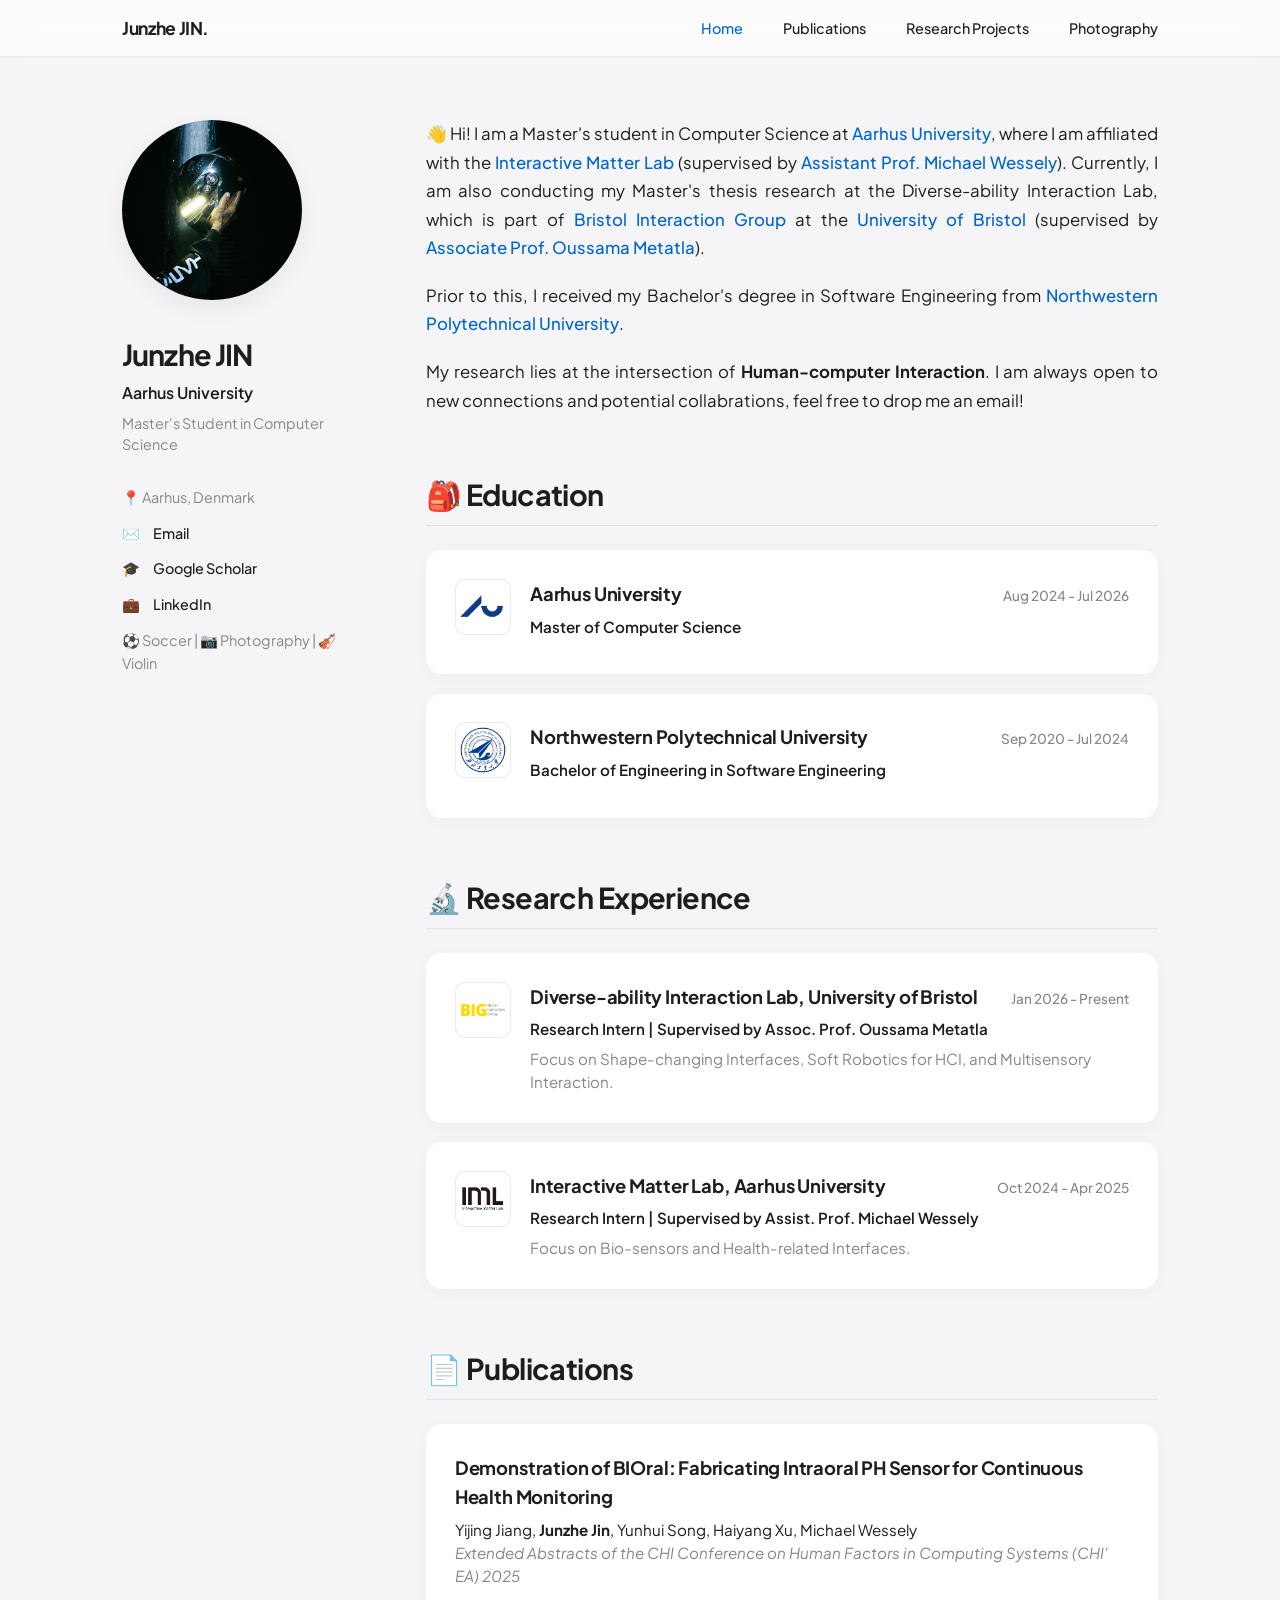
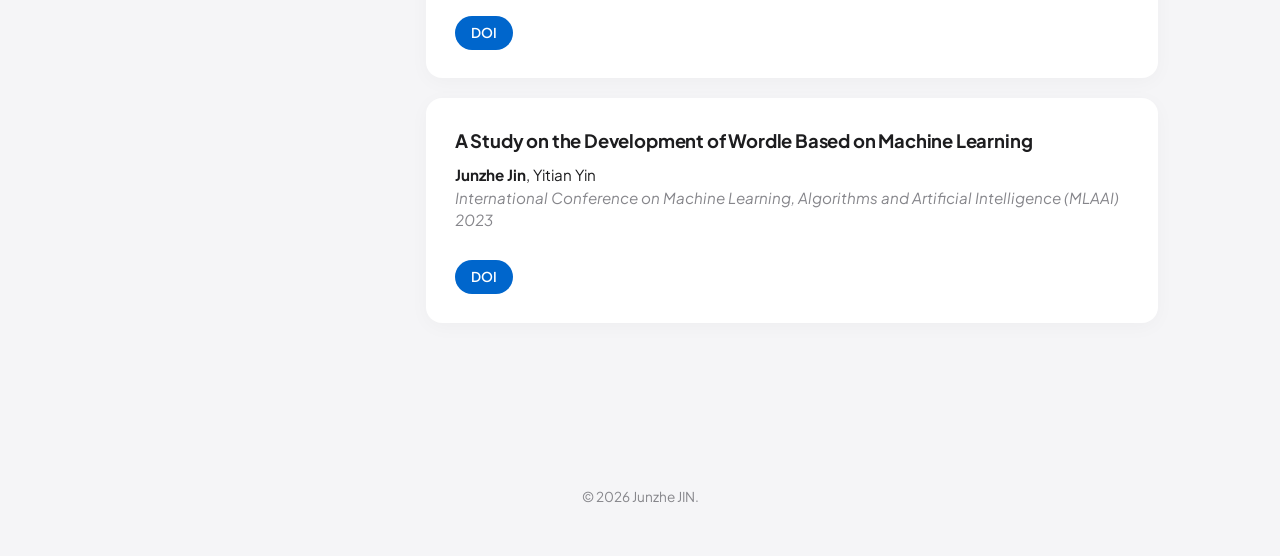
==== index.html @ 3cf7b47c "Update index.html" ====
<!DOCTYPE html>
<html lang="en">
<head>
    <meta charset="UTF-8">
    <meta name="viewport" content="width=device-width, initial-scale=1.0">
    <title>Junzhe JINr</title>
    <link rel="stylesheet" href="style.css">
</head>
<body>

    <nav class="navbar">
        <div class="nav-container">
            <a href="index.html" class="logo">Junzhe JIN.</a>
            <ul class="nav-links">
                <li><a href="index.html" style="color: var(--accent-blue);">Home</a></li>
                <li><a href="#publications">Publications</a></li>
                <li><a href="projects.html">Research Projects</a></li>
                <li><a href="photography.html">Photography</a></li>
            </ul>
        </div>
    </nav>

    <div class="main-wrapper">
        
        <aside class="sidebar">
            <img src="profile.jpg" alt="Junzhe JIN" class="sidebar-photo">
            <h1 class="sidebar-name">Junzhe JIN</h1>
            <p class="sidebar-affil">Aarhus University</p>
            <p class="sidebar-title">Master's Student in Computer Science</p>
            
            <ul class="sidebar-info">
                <li>📍 Aarhus, Denmark</li>
                <li>✉️ <a href="mailto:jbk20020504@gmail.com">Email</a></li>
                <li>🎓 <a href="https://scholar.google.com.hk/citations?user=QoTMexYAAAAJ&hl=zh-CN" target="_blank">Google Scholar</a></li>
                <li>💼 <a href="http://linkedin.com/in/junzhe-jin-3252b0295" target="_blank">LinkedIn</a></li>
                <li>⚽ Soccer | 📷 Photography | 🎻 Violin</li>
            </ul>
        </aside>

        <main class="content-area">
            
            <section id="about" class="about-text">
                <p>
                    👋 Hi! I am a Master's student in Computer Science at <a href="https://cs.au.dk/" target="_blank" class="text-link">Aarhus University</a>, where I am affiliated with the <a href="https://interactivematterlab.org/index.html" target="_blank" class="text-link">Interactive Matter Lab</a> (supervised by <a href="https://interactivematterlab.org/profile.html" target="_blank" class="text-link">Assistant Prof. Michael Wessely</a>). Currently, I am also conducting my Master's thesis research at the Diverse-ability Interaction Lab, which is part of <a href="https://biglab.co.uk/" target="_blank" class="text-link">Bristol Interaction Group</a> at the <a href="https://www.bristol.ac.uk/" target="_blank" class="text-link">University of Bristol</a> (supervised by <a href="https://www.ousmet.com/" target="_blank" class="text-link">Associate Prof. Oussama Metatla</a>).
                </p>
                <p>
                    Prior to this, I received my Bachelor's degree in Software Engineering from <a href="https://en.nwpu.edu.cn/" target="_blank" class="text-link">Northwestern Polytechnical University</a>.
                </p>
                <p>
                    My research lies at the intersection of <strong>Human-computer Interaction</strong>.  I am always open to new connections and potential collabrations, feel free to drop me an email!
                </p>
            </section>

            <section id="education">
                <h2 class="section-title">🎒 Education</h2>
                
                <div class="card">
                    <div class="card-layout">
                        <img src="au.png" alt="Aarhus University" class="entity-logo">
                        <div class="card-main">
                            <div class="card-header">
                                <h3 class="card-title">Aarhus University</h3>
                                <span class="card-date">Aug 2024 - Jul 2026</span>
                            </div>
                            <p class="card-subtitle">Master of Computer Science</p>
                        </div>
                    </div>
                </div>

                <div class="card">
                    <div class="card-layout">
                        <img src="nwpu.png" alt="NWPU" class="entity-logo">
                        <div class="card-main">
                            <div class="card-header">
                                <h3 class="card-title">Northwestern Polytechnical University</h3>
                                <span class="card-date">Sep 2020 - Jul 2024</span>
                            </div>
                            <p class="card-subtitle">Bachelor of Engineering in Software Engineering</p>
                        </div>
                    </div>
                </div>
            </section>

            <section id="experience">
                <h2 class="section-title">🔬 Research Experience</h2>

                <div class="card">
                    <div class="card-layout">
                        <img src="BIG Lab.png" alt="Bristol Lab" class="entity-logo">
                        <div class="card-main">
                            <div class="card-header">
                                <h3 class="card-title">Diverse-ability Interaction Lab, University of Bristol</h3>
                                <span class="card-date">Jan 2026 - Present</span>
                            </div>
                            <p class="card-subtitle">Research Intern | Supervised by Assoc. Prof. Oussama Metatla</p>
                            <p class="card-text">Focus on Shape-changing Interfaces, Soft Robotics for HCI, and Multisensory Interaction.</p>
                        </div>
                    </div>
                </div>

                <div class="card">
                    <div class="card-layout">
                        <img src="IML.png" alt="Aarhus Lab" class="entity-logo">
                        <div class="card-main">
                            <div class="card-header">
                                <h3 class="card-title">Interactive Matter Lab, Aarhus University</h3>
                                <span class="card-date">Oct 2024 - Apr 2025</span>
                            </div>
                            <p class="card-subtitle">Research Intern | Supervised by Assist. Prof. Michael Wessely</p>
                            <p class="card-text">Focus on Bio-sensors and Health-related Interfaces.</p>
                        </div>
                    </div>
                </div>
            </section>

            <section id="publications">
                <h2 class="section-title">📄 Publications</h2>

                <div class="card">
                    <h3 class="card-title" style="margin-bottom: 8px;">Demonstration of BIOral: Fabricating Intraoral PH Sensor for Continuous Health Monitoring</h3>
                    <p class="card-text" style="color: var(--text-main);">Yijing Jiang, <strong>Junzhe Jin</strong>, Yunhui Song, Haiyang Xu, Michael Wessely</p>
                    <p class="card-text" style="margin-bottom: 12px;"><em>Extended Abstracts of the CHI Conference on Human Factors in Computing Systems (CHI' EA) 2025</em></p>
                    <a href="https://dl.acm.org/doi/full/10.1145/3706599.3721178" target="_blank" class="btn btn-primary">DOI</a>
                </div>

                <div class="card">
                    <h3 class="card-title" style="margin-bottom: 8px;">A Study on the Development of Wordle Based on Machine Learning</h3>
                    <p class="card-text" style="color: var(--text-main);"><strong>Junzhe Jin</strong>, Yitian Yin</p>
                    <p class="card-text" style="margin-bottom: 12px;"><em>International Conference on Machine Learning, Algorithms and Artificial Intelligence (MLAAI) 2023</em></p>
                    <a href="https://ieeexplore.ieee.org/abstract/document/10393779" target="_blank" class="btn btn-primary">DOI</a>
                </div>
            </section>

        </main>
    </div>

    <footer>
        <p>&copy; 2026 Junzhe JIN.</p>
    </footer>

</body>
</html>
---- style.css ----
/* --- 引入科技感字体 Plus Jakarta Sans --- */
@import url('https://fonts.googleapis.com/css2?family=Plus+Jakarta+Sans:wght@400;500;600;700&display=swap');

/* --- 全局变量 (Apple-style Variables) --- */
:root {
    --bg-color: #f5f5f7; 
    --card-bg: #ffffff;
    --text-main: #1d1d1f;
    --text-secondary: #86868b;
    --accent-blue: #0066cc;
    --accent-blue-hover: #0077ed;
    --border-color: rgba(0, 0, 0, 0.08);
}

/* --- 全局重置 --- */
* {
    margin: 0;
    padding: 0;
    box-sizing: border-box;
}

body {
    /* 优先使用高定字体，其次调用苹果系统原生字体 */
    font-family: 'Plus Jakarta Sans', -apple-system, BlinkMacSystemFont, "SF Pro Text", "Segoe UI", sans-serif;
    background-color: var(--bg-color);
    color: var(--text-main);
    line-height: 1.6;
    -webkit-font-smoothing: antialiased; 
}

html {
    scroll-behavior: smooth;
}

/* --- 顶栏导航 (毛玻璃效果) --- */
.navbar {
    position: fixed;
    top: 0;
    width: 100%;
    background-color: rgba(255, 255, 255, 0.72);
    backdrop-filter: saturate(180%) blur(20px);
    -webkit-backdrop-filter: saturate(180%) blur(20px);
    border-bottom: 1px solid var(--border-color);
    z-index: 1000;
}

.nav-container {
    max-width: 1100px;
    margin: 0 auto;
    padding: 0 2rem;
    height: 56px;
    display: flex;
    justify-content: space-between;
    align-items: center;
}

.logo {
    font-size: 1.1rem;
    font-weight: 700;
    text-decoration: none;
    color: var(--text-main);
    letter-spacing: -0.02em;
}

.nav-links {
    list-style: none;
    display: flex;
    gap: 2.5rem;
    align-items: center;
}

.nav-links a {
    text-decoration: none;
    color: var(--text-main);
    font-size: 0.9rem;
    font-weight: 500;
    transition: color 0.2s ease;
}

.nav-links a:hover {
    color: var(--accent-blue);
}

/* --- 页面主容器 --- */
/* 主页左右分栏容器 */
.main-wrapper {
    max-width: 1100px;
    margin: 0 auto;
    padding: 120px 2rem 4rem; 
    display: flex;
    align-items: flex-start;
    gap: 4rem;
}

/* 项目页和摄影页的单栏容器 */
.container {
    max-width: 900px;
    margin: 0 auto;
    padding: 120px 2rem 4rem; 
}

/* --- 左侧边栏 (主页) --- */
.sidebar {
    flex: 0 0 240px; 
    position: sticky; /* 滚动时固定在屏幕左侧 */
    top: 120px;
    text-align: left;
}

.sidebar-photo {
    width: 180px;
    height: 180px;
    border-radius: 50%;
    object-fit: cover;
    margin-bottom: 1.5rem;
    box-shadow: 0 8px 24px rgba(0,0,0,0.06);
}

.sidebar-name {
    font-size: 1.8rem;
    font-weight: 700;
    letter-spacing: -0.03em;
    margin-bottom: 0.2rem;
}

.sidebar-affil {
    font-size: 1rem;
    font-weight: 600;
    color: var(--text-main);
    margin-bottom: 0.5rem;
}

.sidebar-title {
    font-size: 0.9rem;
    color: var(--text-secondary);
    margin-bottom: 2rem;
    line-height: 1.4;
}

.sidebar-info {
    list-style: none;
}

.sidebar-info li {
    margin-bottom: 0.8rem;
    font-size: 0.9rem;
    display: flex;
    align-items: center;
    gap: 0.8rem;
    color: var(--text-secondary);
}

.sidebar-info a {
    color: var(--text-main);
    text-decoration: none;
    font-weight: 500;
    transition: color 0.2s ease;
}

.sidebar-info a:hover {
    color: var(--accent-blue);
}

/* --- 右侧主内容区 (主页) --- */
.content-area {
    flex: 1;
    min-width: 0; 
}

/* 简介文字两端对齐 */
.about-text p {
    text-align: justify; /* 两端对齐核心代码 */
    margin-bottom: 1.2rem;
    font-size: 1.05rem;
    line-height: 1.7;
    color: var(--text-main);
}

/* 正文内的优雅超链接样式 */
.text-link {
    color: var(--accent-blue);
    text-decoration: none;
    font-weight: 500;
    transition: all 0.2s ease;
    border-bottom: 1px solid transparent;
}

.text-link:hover {
    color: var(--accent-blue-hover);
    border-bottom: 1px solid var(--accent-blue-hover);
}

/* --- 通用标题样式 --- */
.hero-title {
    font-size: 3rem;
    font-weight: 700;
    letter-spacing: -0.04em;
    line-height: 1.1;
}

.hero-desc {
    font-size: 1.1rem;
    color: var(--text-secondary);
    line-height: 1.6;
}

.section-title {
    font-size: 1.8rem;
    font-weight: 700;
    letter-spacing: -0.02em;
    margin: 3.5rem 0 1.5rem;
    color: var(--text-main);
    border-bottom: 1px solid var(--border-color);
    padding-bottom: 0.5rem;
}

/* --- 履历卡片 (Education, Exp, Pubs) --- */
.card {
    background: var(--card-bg);
    border-radius: 16px;
    padding: 1.8rem;
    margin-bottom: 1.2rem;
    box-shadow: 0 4px 20px rgba(0, 0, 0, 0.03);
    transition: transform 0.3s cubic-bezier(0.2, 0.8, 0.2, 1), box-shadow 0.3s ease;
}

.card:hover {
    transform: translateY(-3px);
    box-shadow: 0 8px 28px rgba(0, 0, 0, 0.06);
}

.card-layout {
    display: flex;
    gap: 1.2rem;
    align-items: flex-start;
}

.entity-logo {
    width: 56px;
    height: 56px;
    border-radius: 10px;
    object-fit: contain;
    background-color: #fff;
    border: 1px solid var(--border-color);
    padding: 4px;
}

.card-main {
    flex: 1;
}

.card-header {
    display: flex;
    justify-content: space-between;
    align-items: baseline;
    margin-bottom: 0.4rem;
}

.card-title {
    font-size: 1.15rem;
    font-weight: 700;
    letter-spacing: -0.01em;
}

.card-subtitle {
    font-size: 0.95rem;
    color: var(--text-main);
    font-weight: 600;
    margin-bottom: 0.4rem;
}

.card-date {
    font-size: 0.85rem;
    color: var(--text-secondary);
    font-weight: 500;
}

.card-text {
    font-size: 0.95rem;
    color: var(--text-secondary);
    line-height: 1.5;
}

/* --- 按钮 --- */
.btn {
    display: inline-block;
    padding: 6px 16px;
    margin-top: 1rem;
    margin-right: 0.5rem;
    background-color: var(--bg-color);
    color: var(--text-main);
    text-decoration: none;
    font-size: 0.85rem;
    font-weight: 600;
    border-radius: 999px;
    transition: all 0.2s ease;
}

.btn:hover {
    background-color: var(--border-color);
}

.btn-primary {
    background-color: var(--accent-blue);
    color: white;
}

.btn-primary:hover {
    background-color: var(--accent-blue-hover);
}

/* --- 研究项目网格 (projects.html) --- */
.project-grid {
    display: grid;
    grid-template-columns: repeat(auto-fit, minmax(350px, 1fr));
    gap: 2rem;
}

.project-card {
    background: var(--card-bg);
    border-radius: 24px;
    overflow: hidden;
    box-shadow: 0 4px 24px rgba(0, 0, 0, 0.04);
    transition: transform 0.3s ease;
}

.project-card:hover {
    transform: translateY(-4px);
    box-shadow: 0 12px 32px rgba(0, 0, 0, 0.08);
}

.project-img {
    width: 100%;
    height: 240px;
    object-fit: cover;
    background-color: #eee;
}

.project-content {
    padding: 2rem;
}

/* --- 摄影作品网格 (瀑布流/Masonry布局) --- */
.photo-grid {
    column-count: 3; /* 默认电脑端显示 3 列 */
    column-gap: 1.5rem;
    margin-top: 2rem;
}

.photo-item {
    border-radius: 16px;
    overflow: hidden;
    box-shadow: 0 4px 20px rgba(0, 0, 0, 0.04);
    transition: transform 0.4s cubic-bezier(0.2, 0.8, 0.2, 1), box-shadow 0.4s ease;
    background-color: var(--border-color); 
    margin-bottom: 1.5rem; /* 上下图片的间距 */
    break-inside: avoid; /* 核心：防止单张图片被拦腰截断分到两列 */
    display: inline-block;
    width: 100%;
}

.photo-item:hover {
    transform: translateY(-4px) scale(1.02); 
    box-shadow: 0 16px 40px rgba(0, 0, 0, 0.12);
}

.photo-item img {
    width: 100%;
    height: auto; /* 核心：取消高度限制，按原比例自适应 */
    display: block;
    transition: transform 0.4s ease;
}

.photo-item:hover img {
    transform: scale(1.03); /* 轻微放大 */
}

/* 针对较小屏幕（平板）显示 2 列 */
@media (max-width: 1024px) {
    .photo-grid {
        column-count: 2;
    }
}

/* 针对手机屏幕显示 1 列 */
@media (max-width: 600px) {
    .photo-grid {
        column-count: 1;
    }
}

/* --- 移动端响应式布局 --- */
@media (max-width: 850px) {
    .main-wrapper {
        flex-direction: column;
        gap: 2rem;
        padding-top: 100px;
    }
    .sidebar {
        position: static;
        flex: none;
        width: 100%;
        text-align: center;
        border-bottom: 1px solid var(--border-color);
        padding-bottom: 2rem;
    }
    .sidebar-info {
        display: flex;
        flex-wrap: wrap;
        justify-content: center;
        gap: 1.5rem;
    }
    .sidebar-info li {
        margin-bottom: 0;
    }
    .card-layout {
        flex-direction: column;
    }
    .card-header {
        flex-direction: column;
    }
}

/* --- 页脚 --- */
footer {
    text-align: center;
    padding: 3rem;
    color: var(--text-secondary);
    font-size: 0.85rem;
    margin-top: 2rem;
}
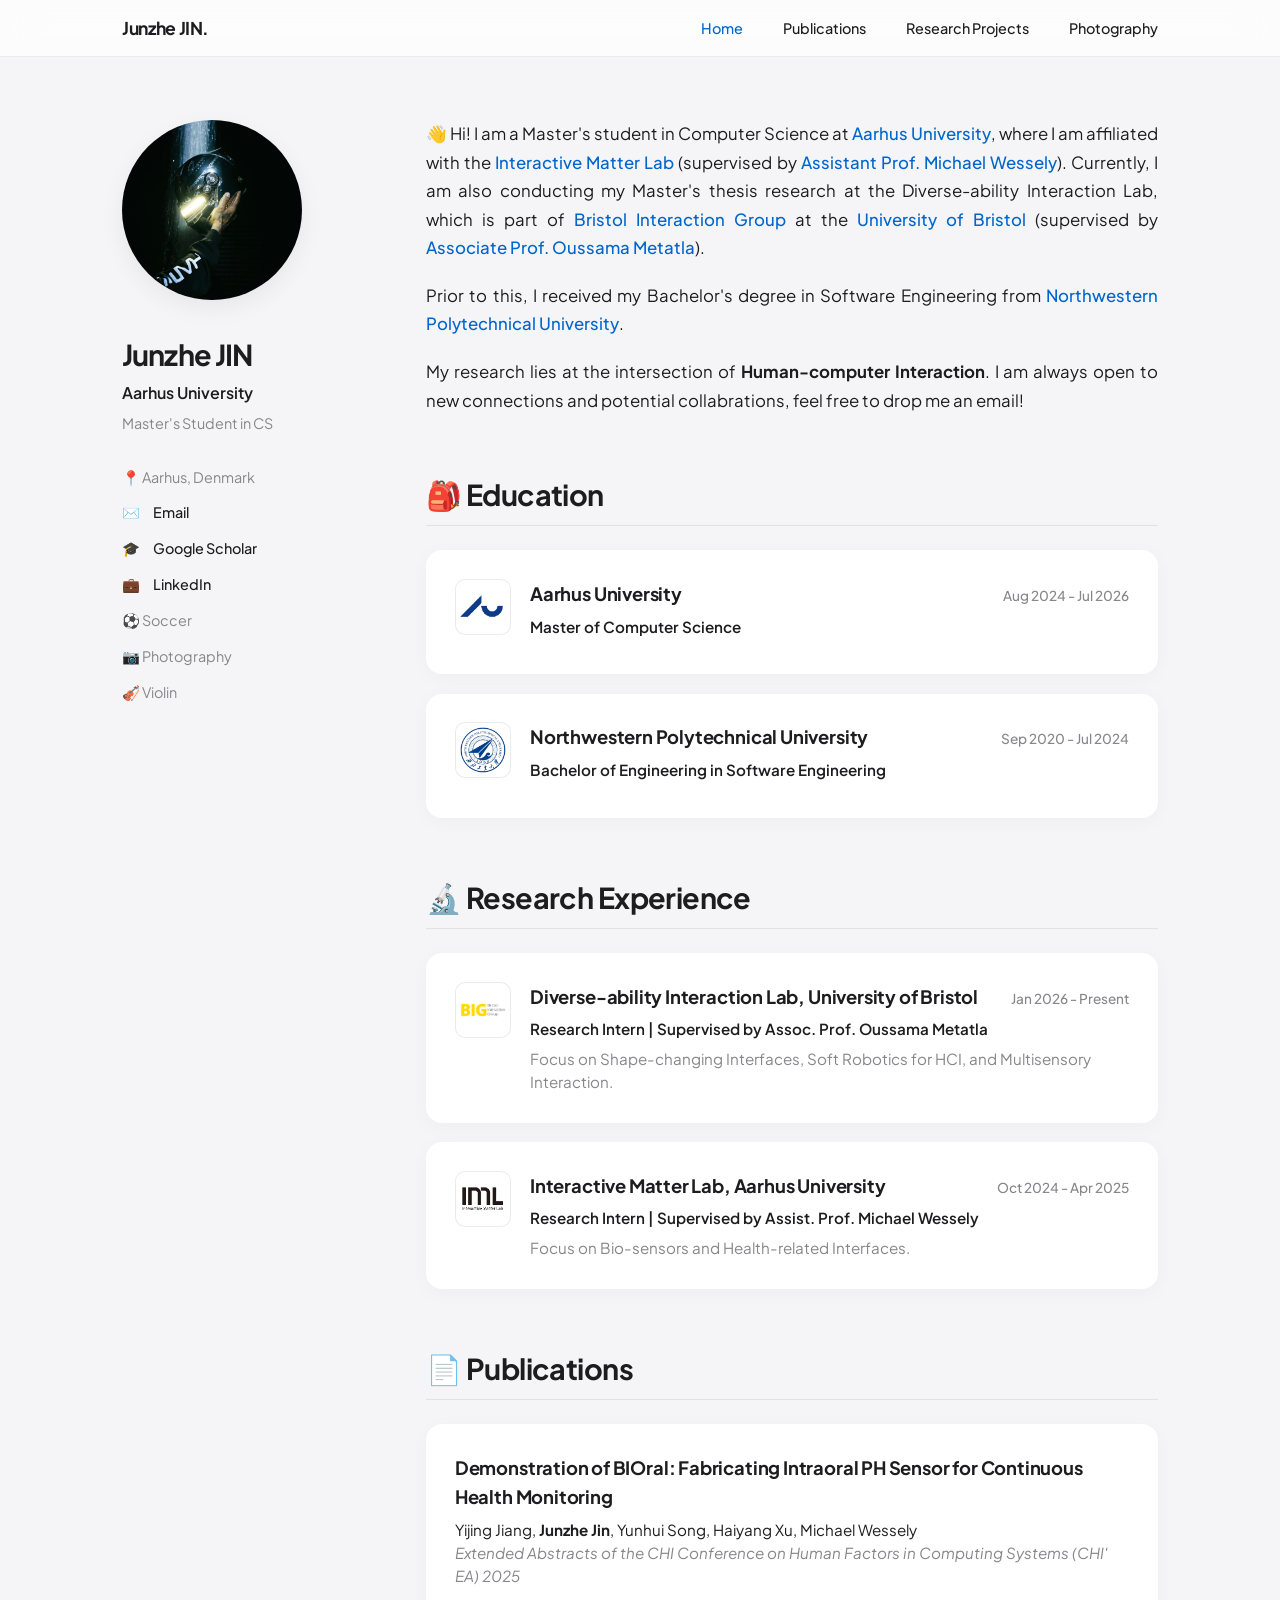
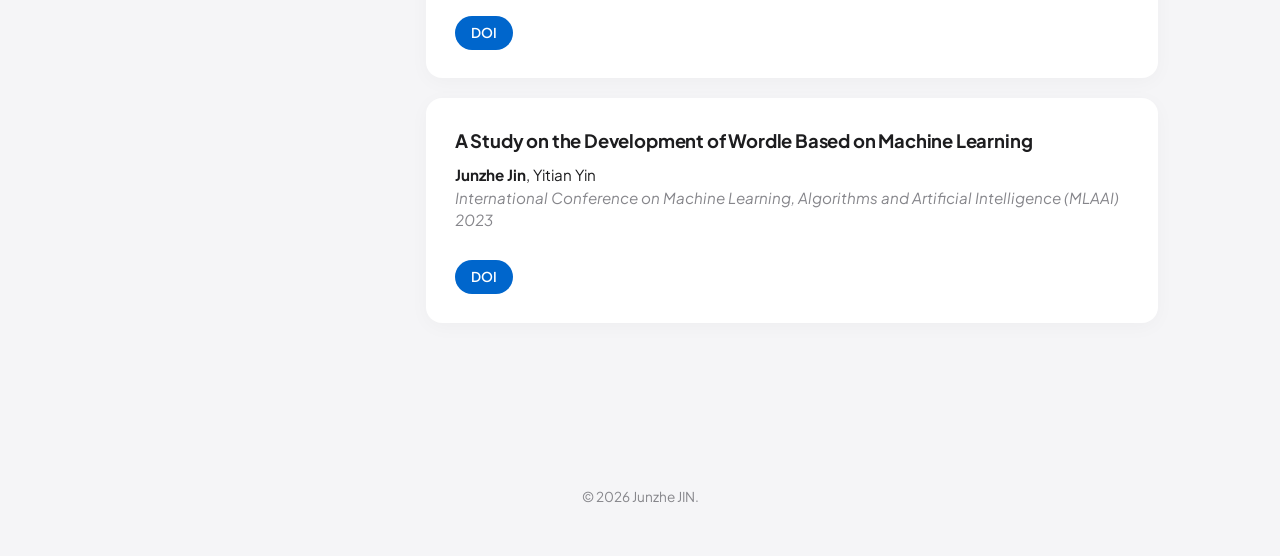
==== commit 7942854c: "Update index.html" ====
--- a/index.html
+++ b/index.html
@@ -26,14 +26,16 @@
             <img src="profile.jpg" alt="Junzhe JIN" class="sidebar-photo">
             <h1 class="sidebar-name">Junzhe JIN</h1>
             <p class="sidebar-affil">Aarhus University</p>
-            <p class="sidebar-title">Master's Student in Computer Science</p>
+            <p class="sidebar-title">Master's Student in CS</p>
             
             <ul class="sidebar-info">
                 <li>📍 Aarhus, Denmark</li>
                 <li>✉️ <a href="mailto:jbk20020504@gmail.com">Email</a></li>
                 <li>🎓 <a href="https://scholar.google.com.hk/citations?user=QoTMexYAAAAJ&hl=zh-CN" target="_blank">Google Scholar</a></li>
                 <li>💼 <a href="http://linkedin.com/in/junzhe-jin-3252b0295" target="_blank">LinkedIn</a></li>
-                <li>⚽ Soccer | 📷 Photography | 🎻 Violin</li>
+                <li>⚽ Soccer</li>
+                <li>📷 Photography</li>
+                <li>🎻 Violin</li>
             </ul>
         </aside>
 
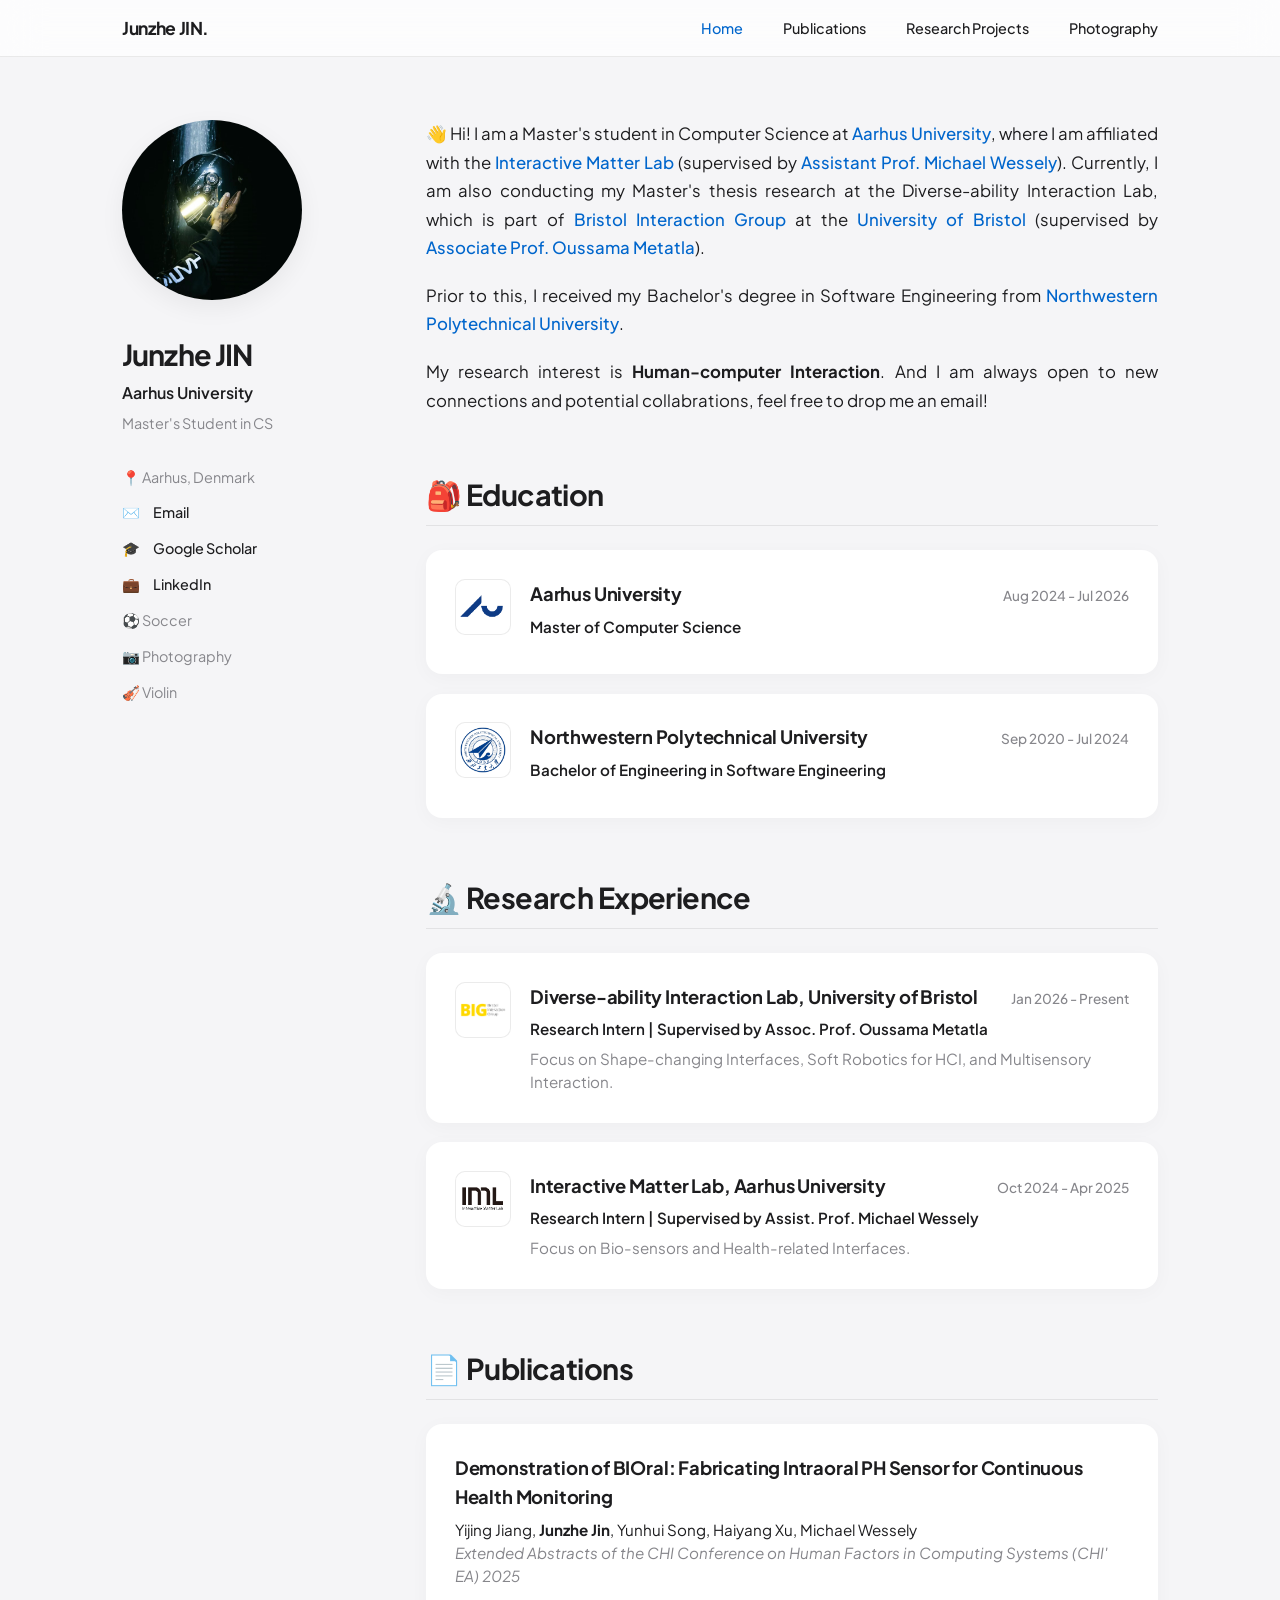
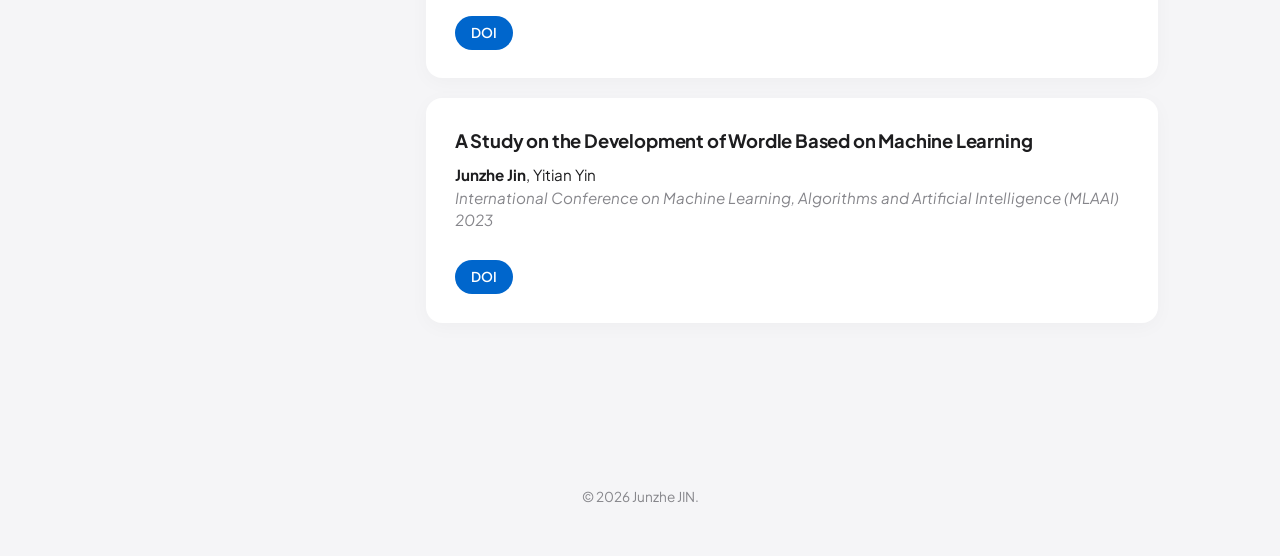
==== commit c39e9770: "Update index.html" ====
--- a/index.html
+++ b/index.html
@@ -49,7 +49,7 @@
                     Prior to this, I received my Bachelor's degree in Software Engineering from <a href="https://en.nwpu.edu.cn/" target="_blank" class="text-link">Northwestern Polytechnical University</a>.
                 </p>
                 <p>
-                    My research lies at the intersection of <strong>Human-computer Interaction</strong>.  I am always open to new connections and potential collabrations, feel free to drop me an email!
+                    My research interest is <strong>Human-computer Interaction</strong>. And I am always open to new connections and potential collabrations, feel free to drop me an email!
                 </p>
             </section>
 
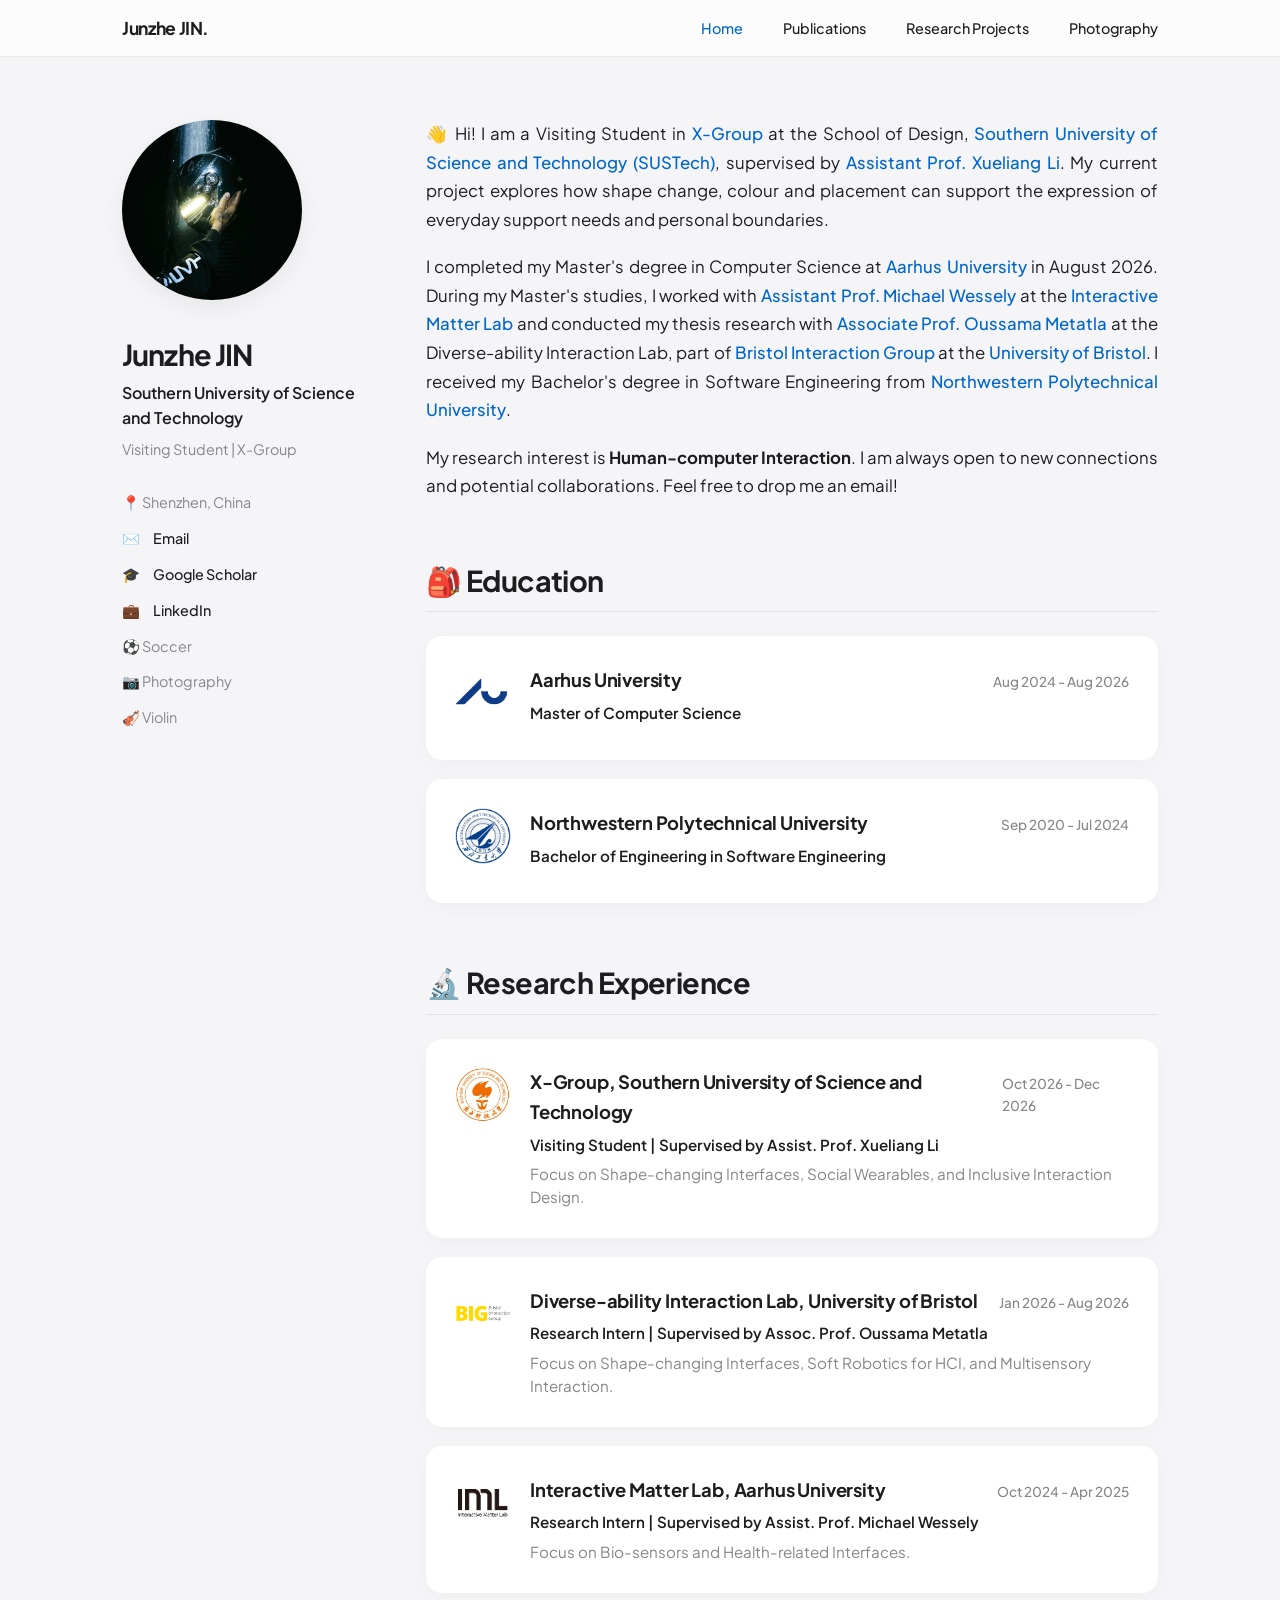
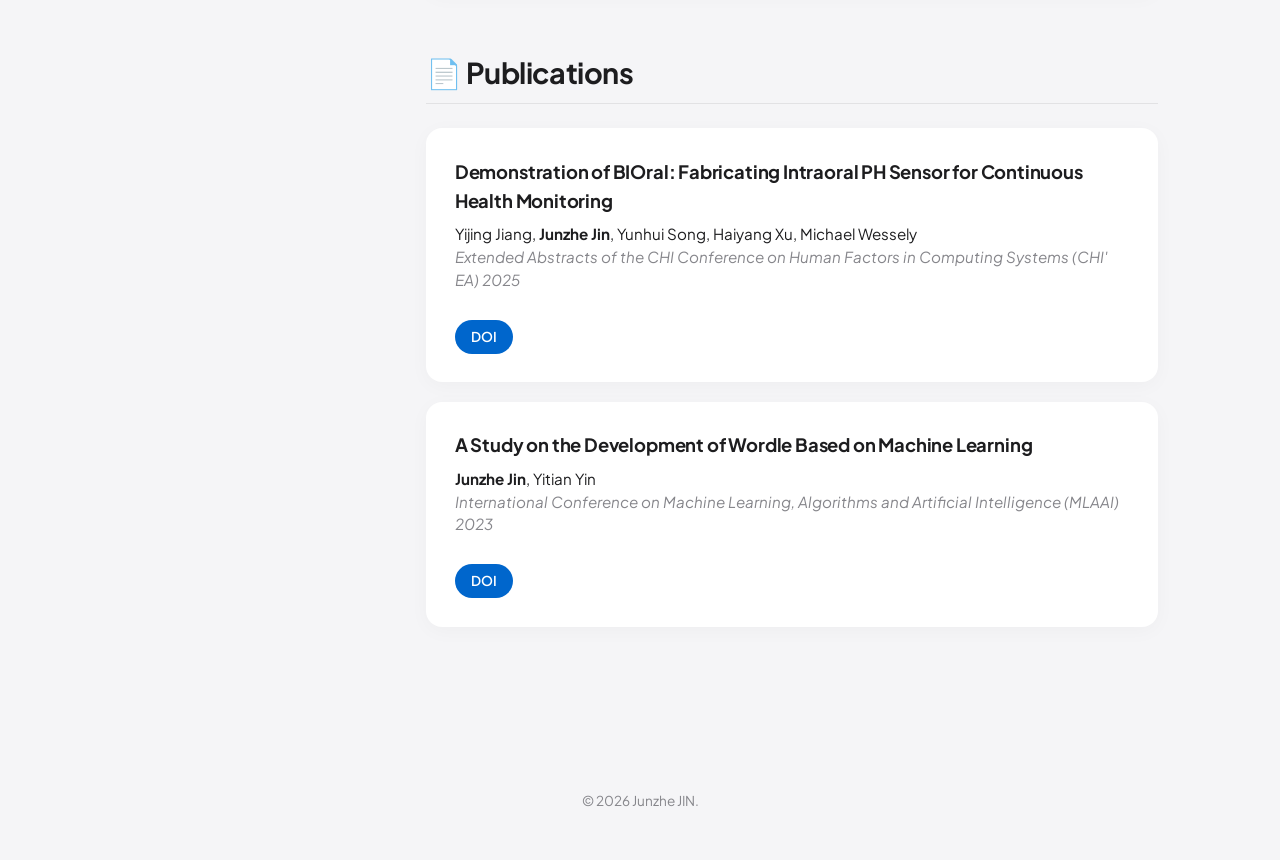
==== commit 80e32d8d: "Update profile and education; add SUSTech visiting research project" ====
--- a/index.html
+++ b/index.html
@@ -3,7 +3,7 @@
 <head>
     <meta charset="UTF-8">
     <meta name="viewport" content="width=device-width, initial-scale=1.0">
-    <title>Junzhe JINr</title>
+    <title>Junzhe JIN</title>
     <link rel="stylesheet" href="style.css">
 </head>
 <body>
@@ -25,11 +25,11 @@
         <aside class="sidebar">
             <img src="profile.jpg" alt="Junzhe JIN" class="sidebar-photo">
             <h1 class="sidebar-name">Junzhe JIN</h1>
-            <p class="sidebar-affil">Aarhus University</p>
-            <p class="sidebar-title">Master's Student in CS</p>
+            <p class="sidebar-affil">Southern University of Science and Technology</p>
+            <p class="sidebar-title">Visiting Student | X-Group</p>
             
             <ul class="sidebar-info">
-                <li>📍 Aarhus, Denmark</li>
+                <li>📍 Shenzhen, China</li>
                 <li>✉️ <a href="mailto:jbk20020504@gmail.com">Email</a></li>
                 <li>🎓 <a href="https://scholar.google.com.hk/citations?user=QoTMexYAAAAJ&hl=zh-CN" target="_blank">Google Scholar</a></li>
                 <li>💼 <a href="http://linkedin.com/in/junzhe-jin-3252b0295" target="_blank">LinkedIn</a></li>
@@ -43,13 +43,13 @@
             
             <section id="about" class="about-text">
                 <p>
-                    👋 Hi! I am a Master's student in Computer Science at <a href="https://cs.au.dk/" target="_blank" class="text-link">Aarhus University</a>, where I am affiliated with the <a href="https://interactivematterlab.org/index.html" target="_blank" class="text-link">Interactive Matter Lab</a> (supervised by <a href="https://interactivematterlab.org/profile.html" target="_blank" class="text-link">Assistant Prof. Michael Wessely</a>). Currently, I am also conducting my Master's thesis research at the Diverse-ability Interaction Lab, which is part of <a href="https://biglab.co.uk/" target="_blank" class="text-link">Bristol Interaction Group</a> at the <a href="https://www.bristol.ac.uk/" target="_blank" class="text-link">University of Bristol</a> (supervised by <a href="https://www.ousmet.com/" target="_blank" class="text-link">Associate Prof. Oussama Metatla</a>).
+                    👋 Hi! I am a Visiting Student in <a href="https://www.hci-xgroup.com/" target="_blank" class="text-link">X-Group</a> at the School of Design, <a href="https://www.sustech.edu.cn/en/" target="_blank" class="text-link">Southern University of Science and Technology (SUSTech)</a>, supervised by <a href="https://www.hci-xgroup.com/about-us" target="_blank" class="text-link">Assistant Prof. Xueliang Li</a>. My current project explores how shape change, colour and placement can support the expression of everyday support needs and personal boundaries.
                 </p>
                 <p>
-                    Prior to this, I received my Bachelor's degree in Software Engineering from <a href="https://en.nwpu.edu.cn/" target="_blank" class="text-link">Northwestern Polytechnical University</a>.
+                    I completed my Master's degree in Computer Science at <a href="https://cs.au.dk/" target="_blank" class="text-link">Aarhus University</a> in August 2026. During my Master's studies, I worked with <a href="https://interactivematterlab.org/profile.html" target="_blank" class="text-link">Assistant Prof. Michael Wessely</a> at the <a href="https://interactivematterlab.org/index.html" target="_blank" class="text-link">Interactive Matter Lab</a> and conducted my thesis research with <a href="https://www.ousmet.com/" target="_blank" class="text-link">Associate Prof. Oussama Metatla</a> at the Diverse-ability Interaction Lab, part of <a href="https://biglab.co.uk/" target="_blank" class="text-link">Bristol Interaction Group</a> at the <a href="https://www.bristol.ac.uk/" target="_blank" class="text-link">University of Bristol</a>. I received my Bachelor's degree in Software Engineering from <a href="https://en.nwpu.edu.cn/" target="_blank" class="text-link">Northwestern Polytechnical University</a>.
                 </p>
                 <p>
-                    My research interest is <strong>Human-computer Interaction</strong>. And I am always open to new connections and potential collabrations, feel free to drop me an email!
+                    My research interest is <strong>Human-computer Interaction</strong>. I am always open to new connections and potential collaborations. Feel free to drop me an email!
                 </p>
             </section>
 
@@ -62,7 +62,7 @@
                         <div class="card-main">
                             <div class="card-header">
                                 <h3 class="card-title">Aarhus University</h3>
-                                <span class="card-date">Aug 2024 - Jul 2026</span>
+                                <span class="card-date">Aug 2024 - Aug 2026</span>
                             </div>
                             <p class="card-subtitle">Master of Computer Science</p>
                         </div>
@@ -88,11 +88,25 @@
 
                 <div class="card">
                     <div class="card-layout">
+                        <img src="sustech.png" alt="Southern University of Science and Technology" class="entity-logo">
+                        <div class="card-main">
+                            <div class="card-header">
+                                <h3 class="card-title">X-Group, Southern University of Science and Technology</h3>
+                                <span class="card-date">Oct 2026 - Dec 2026</span>
+                            </div>
+                            <p class="card-subtitle">Visiting Student | Supervised by Assist. Prof. Xueliang Li</p>
+                            <p class="card-text">Focus on Shape-changing Interfaces, Social Wearables, and Inclusive Interaction Design.</p>
+                        </div>
+                    </div>
+                </div>
+
+                <div class="card">
+                    <div class="card-layout">
                         <img src="BIG Lab.png" alt="Bristol Lab" class="entity-logo">
                         <div class="card-main">
                             <div class="card-header">
                                 <h3 class="card-title">Diverse-ability Interaction Lab, University of Bristol</h3>
-                                <span class="card-date">Jan 2026 - Present</span>
+                                <span class="card-date">Jan 2026 - Aug 2026</span>
                             </div>
                             <p class="card-subtitle">Research Intern | Supervised by Assoc. Prof. Oussama Metatla</p>
                             <p class="card-text">Focus on Shape-changing Interfaces, Soft Robotics for HCI, and Multisensory Interaction.</p>
--- a/style.css
+++ b/style.css
@@ -241,8 +241,6 @@
     border-radius: 10px;
     object-fit: contain;
     background-color: #fff;
-    border: 1px solid var(--border-color);
-    padding: 4px;
 }
 
 .card-main {
@@ -322,6 +320,10 @@
     overflow: hidden;
     box-shadow: 0 4px 24px rgba(0, 0, 0, 0.04);
     transition: transform 0.3s ease;
+    
+    /* 核心修复：让卡片变成纵向 Flex 容器 */
+    display: flex;
+    flex-direction: column;
 }
 
 .project-card:hover {
@@ -338,6 +340,11 @@
 
 .project-content {
     padding: 2rem;
+    
+    /* 核心修复：让内容区填满剩下的高度 */
+    display: flex;
+    flex-direction: column;
+    flex: 1; 
 }
 
 /* --- 摄影作品网格 (瀑布流/Masonry布局) --- */
@@ -429,3 +436,20 @@
     font-size: 0.85rem;
     margin-top: 2rem;
 }
+
+/* --- 灰色文字链接 (大点击热区) --- */
+.gray-link {
+    color: var(--text-secondary); /* 默认高级灰，完美兼容深色模式 */
+    text-decoration: none;
+    font-weight: 600;
+    font-size: 0.95rem;
+    padding: 12px 16px; /* 核心：向四周撑开 12px~16px 的隐形点击区域 */
+    margin: -12px -8px; /* 核心：往回拉，保证视觉上依然和边缘对齐 */
+    transition: color 0.2s ease;
+    display: inline-block;
+    cursor: pointer;
+}
+
+.gray-link:hover {
+    color: var(--text-main); /* 鼠标放上去时颜色加深/高亮 */
+}
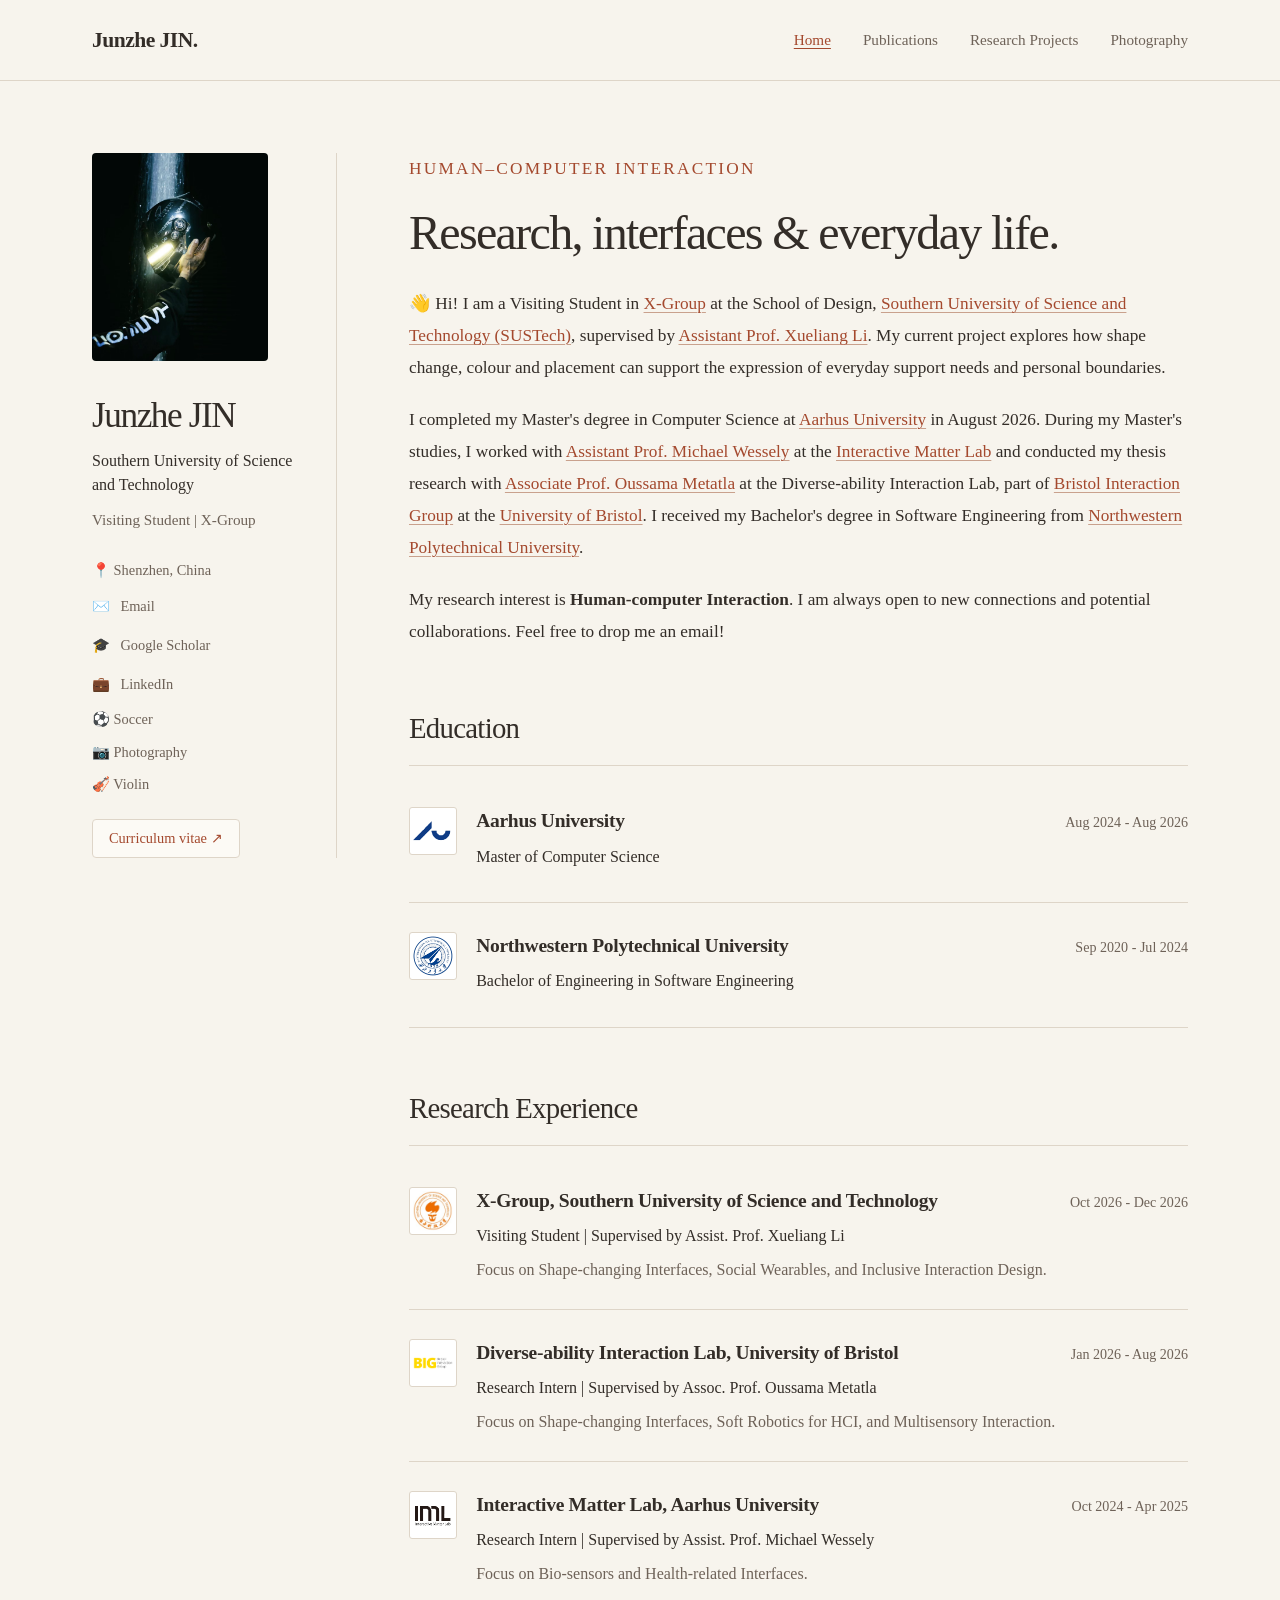
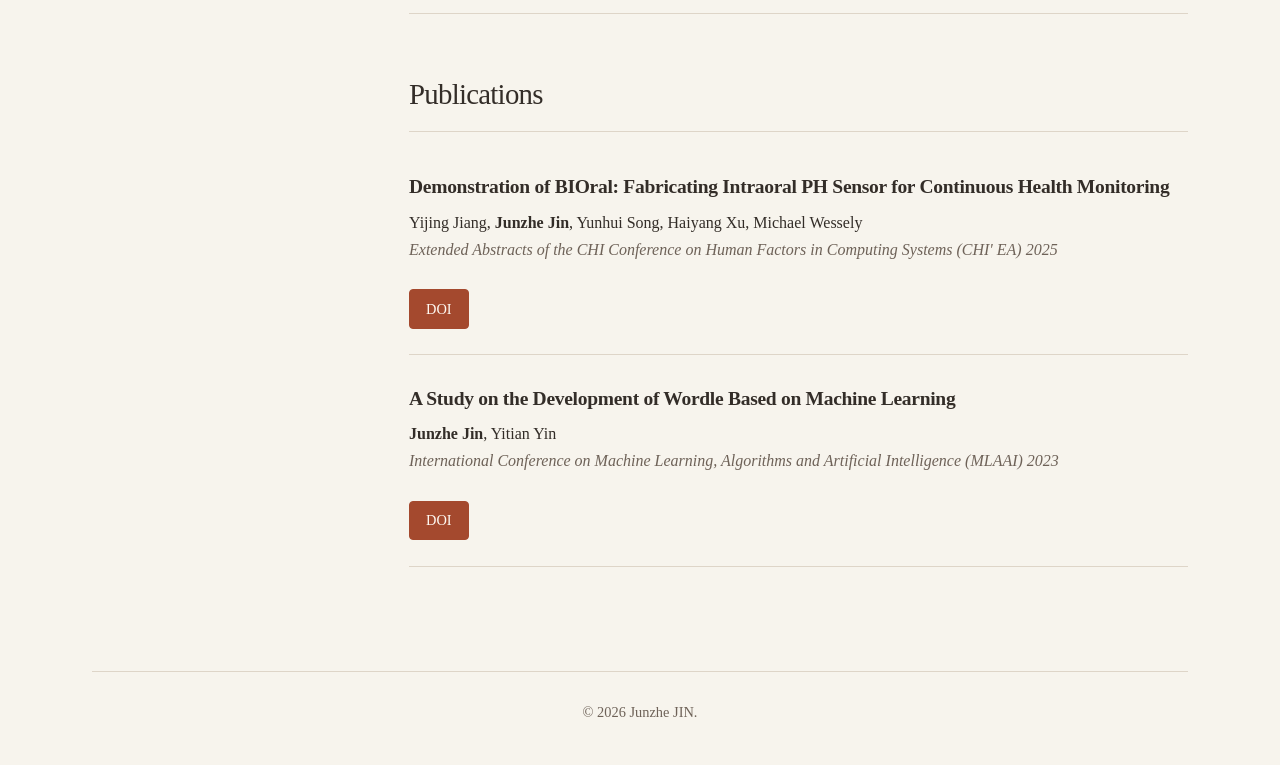
==== commit 57729332: "Redesign academic website with warm serif typography and accessible responsive layouts" ====
--- a/index.html
+++ b/index.html
@@ -7,12 +7,13 @@
     <link rel="stylesheet" href="style.css">
 </head>
 <body>
+    <a class="skip-link" href="#main-content">Skip to content</a>
 
-    <nav class="navbar">
+    <nav class="navbar" aria-label="Main navigation">
         <div class="nav-container">
             <a href="index.html" class="logo">Junzhe JIN.</a>
             <ul class="nav-links">
-                <li><a href="index.html" style="color: var(--accent-blue);">Home</a></li>
+                <li><a href="index.html" aria-current="page">Home</a></li>
                 <li><a href="#publications">Publications</a></li>
                 <li><a href="projects.html">Research Projects</a></li>
                 <li><a href="photography.html">Photography</a></li>
@@ -31,22 +32,25 @@
             <ul class="sidebar-info">
                 <li>📍 Shenzhen, China</li>
                 <li>✉️ <a href="mailto:jbk20020504@gmail.com">Email</a></li>
-                <li>🎓 <a href="https://scholar.google.com.hk/citations?user=QoTMexYAAAAJ&hl=zh-CN" target="_blank">Google Scholar</a></li>
-                <li>💼 <a href="http://linkedin.com/in/junzhe-jin-3252b0295" target="_blank">LinkedIn</a></li>
+                <li>🎓 <a href="https://scholar.google.com.hk/citations?user=QoTMexYAAAAJ&hl=zh-CN" target="_blank" rel="noopener noreferrer">Google Scholar</a></li>
+                <li>💼 <a href="http://linkedin.com/in/junzhe-jin-3252b0295" target="_blank" rel="noopener noreferrer">LinkedIn</a></li>
                 <li>⚽ Soccer</li>
                 <li>📷 Photography</li>
                 <li>🎻 Violin</li>
             </ul>
+            <a class="btn" href="CV.pdf">Curriculum vitae ↗</a>
         </aside>
 
-        <main class="content-area">
+        <main id="main-content" class="content-area">
             
             <section id="about" class="about-text">
+                <p class="eyebrow">Human–Computer Interaction</p>
+                <h2 class="intro-title">Research, interfaces &amp; everyday life.</h2>
                 <p>
-                    👋 Hi! I am a Visiting Student in <a href="https://www.hci-xgroup.com/" target="_blank" class="text-link">X-Group</a> at the School of Design, <a href="https://www.sustech.edu.cn/en/" target="_blank" class="text-link">Southern University of Science and Technology (SUSTech)</a>, supervised by <a href="https://www.hci-xgroup.com/about-us" target="_blank" class="text-link">Assistant Prof. Xueliang Li</a>. My current project explores how shape change, colour and placement can support the expression of everyday support needs and personal boundaries.
+                    👋 Hi! I am a Visiting Student in <a href="https://www.hci-xgroup.com/" target="_blank" rel="noopener noreferrer" class="text-link">X-Group</a> at the School of Design, <a href="https://www.sustech.edu.cn/en/" target="_blank" rel="noopener noreferrer" class="text-link">Southern University of Science and Technology (SUSTech)</a>, supervised by <a href="https://www.hci-xgroup.com/about-us" target="_blank" rel="noopener noreferrer" class="text-link">Assistant Prof. Xueliang Li</a>. My current project explores how shape change, colour and placement can support the expression of everyday support needs and personal boundaries.
                 </p>
                 <p>
-                    I completed my Master's degree in Computer Science at <a href="https://cs.au.dk/" target="_blank" class="text-link">Aarhus University</a> in August 2026. During my Master's studies, I worked with <a href="https://interactivematterlab.org/profile.html" target="_blank" class="text-link">Assistant Prof. Michael Wessely</a> at the <a href="https://interactivematterlab.org/index.html" target="_blank" class="text-link">Interactive Matter Lab</a> and conducted my thesis research with <a href="https://www.ousmet.com/" target="_blank" class="text-link">Associate Prof. Oussama Metatla</a> at the Diverse-ability Interaction Lab, part of <a href="https://biglab.co.uk/" target="_blank" class="text-link">Bristol Interaction Group</a> at the <a href="https://www.bristol.ac.uk/" target="_blank" class="text-link">University of Bristol</a>. I received my Bachelor's degree in Software Engineering from <a href="https://en.nwpu.edu.cn/" target="_blank" class="text-link">Northwestern Polytechnical University</a>.
+                    I completed my Master's degree in Computer Science at <a href="https://cs.au.dk/" target="_blank" rel="noopener noreferrer" class="text-link">Aarhus University</a> in August 2026. During my Master's studies, I worked with <a href="https://interactivematterlab.org/profile.html" target="_blank" rel="noopener noreferrer" class="text-link">Assistant Prof. Michael Wessely</a> at the <a href="https://interactivematterlab.org/index.html" target="_blank" rel="noopener noreferrer" class="text-link">Interactive Matter Lab</a> and conducted my thesis research with <a href="https://www.ousmet.com/" target="_blank" rel="noopener noreferrer" class="text-link">Associate Prof. Oussama Metatla</a> at the Diverse-ability Interaction Lab, part of <a href="https://biglab.co.uk/" target="_blank" rel="noopener noreferrer" class="text-link">Bristol Interaction Group</a> at the <a href="https://www.bristol.ac.uk/" target="_blank" rel="noopener noreferrer" class="text-link">University of Bristol</a>. I received my Bachelor's degree in Software Engineering from <a href="https://en.nwpu.edu.cn/" target="_blank" rel="noopener noreferrer" class="text-link">Northwestern Polytechnical University</a>.
                 </p>
                 <p>
                     My research interest is <strong>Human-computer Interaction</strong>. I am always open to new connections and potential collaborations. Feel free to drop me an email!
@@ -54,7 +58,7 @@
             </section>
 
             <section id="education">
-                <h2 class="section-title">🎒 Education</h2>
+                <h2 class="section-title">Education</h2>
                 
                 <div class="card">
                     <div class="card-layout">
@@ -84,7 +88,7 @@
             </section>
 
             <section id="experience">
-                <h2 class="section-title">🔬 Research Experience</h2>
+                <h2 class="section-title">Research Experience</h2>
 
                 <div class="card">
                     <div class="card-layout">
@@ -130,20 +134,20 @@
             </section>
 
             <section id="publications">
-                <h2 class="section-title">📄 Publications</h2>
+                <h2 class="section-title">Publications</h2>
 
                 <div class="card">
                     <h3 class="card-title" style="margin-bottom: 8px;">Demonstration of BIOral: Fabricating Intraoral PH Sensor for Continuous Health Monitoring</h3>
                     <p class="card-text" style="color: var(--text-main);">Yijing Jiang, <strong>Junzhe Jin</strong>, Yunhui Song, Haiyang Xu, Michael Wessely</p>
                     <p class="card-text" style="margin-bottom: 12px;"><em>Extended Abstracts of the CHI Conference on Human Factors in Computing Systems (CHI' EA) 2025</em></p>
-                    <a href="https://dl.acm.org/doi/full/10.1145/3706599.3721178" target="_blank" class="btn btn-primary">DOI</a>
+                    <a href="https://dl.acm.org/doi/full/10.1145/3706599.3721178" target="_blank" rel="noopener noreferrer" class="btn btn-primary">DOI</a>
                 </div>
 
                 <div class="card">
                     <h3 class="card-title" style="margin-bottom: 8px;">A Study on the Development of Wordle Based on Machine Learning</h3>
                     <p class="card-text" style="color: var(--text-main);"><strong>Junzhe Jin</strong>, Yitian Yin</p>
                     <p class="card-text" style="margin-bottom: 12px;"><em>International Conference on Machine Learning, Algorithms and Artificial Intelligence (MLAAI) 2023</em></p>
-                    <a href="https://ieeexplore.ieee.org/abstract/document/10393779" target="_blank" class="btn btn-primary">DOI</a>
+                    <a href="https://ieeexplore.ieee.org/abstract/document/10393779" target="_blank" rel="noopener noreferrer" class="btn btn-primary">DOI</a>
                 </div>
             </section>
 
--- a/style.css
+++ b/style.css
@@ -1,455 +1,110 @@
-/* --- 引入科技感字体 Plus Jakarta Sans --- */
-@import url('https://fonts.googleapis.com/css2?family=Plus+Jakarta+Sans:wght@400;500;600;700&display=swap');
-
-/* --- 全局变量 (Apple-style Variables) --- */
+/* A quiet, bookish palette. System serif fonts keep the site self-contained. */
 :root {
-    --bg-color: #f5f5f7; 
-    --card-bg: #ffffff;
-    --text-main: #1d1d1f;
-    --text-secondary: #86868b;
-    --accent-blue: #0066cc;
-    --accent-blue-hover: #0077ed;
-    --border-color: rgba(0, 0, 0, 0.08);
+    color-scheme: light;
+    --bg-color: #f7f4ed;
+    --card-bg: #fcfaf5;
+    --text-main: #332d28;
+    --text-secondary: #6e6258;
+    --accent: #a4492e;
+    --accent-hover: #7e321f;
+    --border-color: #ded5c8;
+    --serif: Charter, 'Bitstream Charter', 'Iowan Old Style', 'Palatino Linotype', Palatino, Georgia, 'Noto Serif CJK SC', 'Songti SC', serif;
 }
-
-/* --- 全局重置 --- */
-* {
-    margin: 0;
-    padding: 0;
-    box-sizing: border-box;
+* { margin: 0; padding: 0; box-sizing: border-box; }
+html { scroll-behavior: smooth; scroll-padding-top: 7rem; }
+body { font-family: var(--serif); background: var(--bg-color); color: var(--text-main); font-size: 17px; line-height: 1.7; -webkit-font-smoothing: antialiased; }
+::selection { background: #ead2bd; color: #332d28; }
+a { color: var(--accent); text-underline-offset: .2em; }
+a:hover { color: var(--accent-hover); }
+a:focus-visible { outline: 2px solid var(--accent); outline-offset: 5px; border-radius: 2px; }
+img { max-width: 100%; }
+strong { font-weight: 700; }
+.skip-link { position: absolute; left: 1rem; top: -6rem; z-index: 1100; padding: .65rem 1rem; background: var(--text-main); color: var(--card-bg); }
+.skip-link:focus { top: 1rem; }
+.navbar { position: sticky; top: 0; background: var(--bg-color); border-bottom: 1px solid var(--border-color); z-index: 1000; }
+.nav-container { max-width: 1160px; margin: auto; padding: 1rem 2rem; min-height: 80px; display: flex; justify-content: space-between; align-items: center; gap: 2rem; }
+.logo { font-size: 1.35rem; font-weight: 600; text-decoration: none; color: var(--text-main); white-space: nowrap; letter-spacing: -.025em; }
+.nav-links { list-style: none; display: flex; flex-wrap: wrap; gap: .5rem 2rem; align-items: center; }
+.nav-links a { display: inline-block; padding: .4rem 0; font-size: .95rem; text-decoration: none; color: var(--text-secondary); }
+.nav-links a:hover, .nav-links a[aria-current] { color: var(--accent); text-decoration: underline; text-decoration-thickness: 1px; }
+.main-wrapper { max-width: 1160px; margin: auto; padding: 4.5rem 2rem 3rem; display: flex; align-items: flex-start; gap: 4.5rem; }
+.container { max-width: 1040px; margin: auto; padding: 4.5rem 2rem 3rem; }
+.project-detail { max-width: 820px; }
+.sidebar { flex: 0 0 245px; position: sticky; top: 120px; padding-right: 2rem; border-right: 1px solid var(--border-color); }
+.sidebar-photo { width: 176px; height: 208px; border-radius: 4px; object-fit: cover; margin-bottom: 1.5rem; }
+.sidebar-name { font-size: 2.2rem; font-weight: 500; letter-spacing: -.04em; line-height: 1.2; margin-bottom: .75rem; }
+.sidebar-affil { font-size: 1rem; line-height: 1.5; margin-bottom: .6rem; }
+.sidebar-title { font-size: .95rem; color: var(--text-secondary); margin-bottom: 1.6rem; }
+.sidebar-info { list-style: none; }
+.sidebar-info li { margin-bottom: .5rem; font-size: .9rem; display: flex; align-items: center; gap: .65rem; color: var(--text-secondary); }
+.sidebar-info a { color: var(--text-secondary); text-decoration: none; padding: .2rem 0; }
+.sidebar-info a:hover { color: var(--accent); text-decoration: underline; }
+.content-area, .card-main { flex: 1; min-width: 0; }
+.eyebrow { color: var(--accent); font-size: .8rem; letter-spacing: .13em; text-transform: uppercase; margin-bottom: 1rem; }
+.intro-title { font-size: clamp(2rem, 4vw, 3rem); font-weight: 500; letter-spacing: -.035em; line-height: 1.15; margin-bottom: 1.75rem; }
+.about-text p { text-align: left; margin-bottom: 1.25rem; font-size: 1.08rem; line-height: 1.85; overflow-wrap: break-word; }
+.text-link { color: var(--accent); text-decoration: underline; text-decoration-color: #c9a18d; text-decoration-thickness: 1px; }
+.text-link:hover { color: var(--accent-hover); text-decoration-color: currentColor; }
+.hero-title { font-size: clamp(2.5rem, 5vw, 3.6rem); font-weight: 500; letter-spacing: -.04em; line-height: 1.12; text-wrap: balance; }
+.hero-desc { font-size: 1.15rem; color: var(--text-secondary); line-height: 1.7; }
+.section-title { font-size: 1.8rem; font-weight: 500; letter-spacing: -.025em; margin: 3.5rem 0 1.25rem; border-bottom: 1px solid var(--border-color); padding-bottom: .75rem; }
+.card { padding: 1.35rem 0 1.6rem; margin-bottom: .5rem; border-bottom: 1px solid var(--border-color); }
+.card-layout { display: flex; gap: 1.2rem; align-items: flex-start; }
+.entity-logo { width: 48px; height: 48px; padding: 3px; border: 1px solid var(--border-color); border-radius: 3px; object-fit: contain; background: #fff; }
+.card-header { display: flex; flex-wrap: wrap; justify-content: space-between; align-items: baseline; gap: .25rem 1rem; margin-bottom: .45rem; }
+.card-title { font-size: 1.22rem; font-weight: 600; line-height: 1.4; letter-spacing: -.015em; }
+.card-header .card-title { flex: 1 1 240px; }
+.card-subtitle { font-size: 1rem; font-weight: 400; margin-bottom: .4rem; }
+.card-date { font-size: .88rem; color: var(--text-secondary); }
+.card-text { font-size: 1rem; color: var(--text-secondary); line-height: 1.7; }
+.btn { display: inline-block; padding: .45rem 1rem; margin: .9rem .4rem 0 0; border: 1px solid var(--border-color); border-radius: 4px; background: var(--card-bg); color: var(--accent); text-decoration: none; font-size: .9rem; line-height: 1.6; }
+.btn:hover { border-color: var(--accent); background: #eee5d9; }
+.btn-primary { background: var(--accent); border-color: var(--accent); color: #fffaf3; }
+.btn-primary:hover { background: var(--accent-hover); color: #fffaf3; }
+.project-grid { display: grid; grid-template-columns: repeat(2, minmax(0, 1fr)); gap: 2.5rem 2rem; }
+.project-card { background: var(--card-bg); border: 1px solid var(--border-color); border-radius: 5px; overflow: hidden; display: flex; flex-direction: column; }
+.project-img { width: 100%; height: 240px; object-fit: contain; background: #eee8de; border-bottom: 1px solid var(--border-color); }
+.project-content { padding: 1.6rem; display: flex; flex-direction: column; flex: 1; }
+.project-content .card-title { font-size: 1.45rem; }
+.gray-link { color: var(--accent); text-decoration: underline; text-decoration-thickness: 1px; font-size: .95rem; padding: .65rem .25rem; display: inline-block; }
+.photo-grid { column-count: 3; column-gap: 1.5rem; margin-top: 2rem; }
+.photo-item { overflow: hidden; margin-bottom: 1.5rem; break-inside: avoid; display: inline-block; width: 100%; border-radius: 3px; }
+.photo-item img { width: 100%; height: auto; display: block; }
+.project-detail > img { border: 1px solid var(--border-color); }
+.note { margin-top: 3rem; padding: 1.5rem; background: #eee6da; border-left: 3px solid var(--accent); border-radius: 3px; }
+.note p { margin: 0; }
+footer { max-width: 1096px; margin: 3rem auto 0; border-top: 1px solid var(--border-color); padding: 1.75rem 2rem 2.5rem; color: var(--text-secondary); font-size: .9rem; text-align: center; }
+@media (max-width: 900px) {
+    .nav-container { gap: .6rem 2rem; flex-wrap: wrap; }
+    .nav-links { gap: .25rem 1.5rem; }
+    .main-wrapper { gap: 2.5rem; }
+    .sidebar { flex-basis: 210px; padding-right: 1.25rem; }
+    .photo-grid { column-count: 2; }
 }
-
-body {
-    /* 优先使用高定字体，其次调用苹果系统原生字体 */
-    font-family: 'Plus Jakarta Sans', -apple-system, BlinkMacSystemFont, "SF Pro Text", "Segoe UI", sans-serif;
-    background-color: var(--bg-color);
-    color: var(--text-main);
-    line-height: 1.6;
-    -webkit-font-smoothing: antialiased; 
+@media (max-width: 700px) {
+    html { scroll-padding-top: 11rem; }
+    .nav-container { padding: .75rem 1.25rem; }
+    .nav-links { width: 100%; gap: .1rem 1.1rem; }
+    .nav-links a { font-size: .88rem; }
+    .main-wrapper { flex-direction: column; gap: 2.5rem; padding: 2.5rem 1.25rem; }
+    .container { padding: 2.5rem 1.25rem; }
+    .sidebar { position: static; flex: none; width: 100%; border-right: 0; border-bottom: 1px solid var(--border-color); padding: 0 0 2rem; }
+    .sidebar-photo { width: 128px; height: 152px; float: right; margin: 0 0 1rem 1rem; }
+    .sidebar-name { font-size: 2rem; }
+    .sidebar-info { display: flex; flex-wrap: wrap; gap: .1rem 1.25rem; clear: both; padding-top: 1rem; }
+    .sidebar-title { margin-bottom: .5rem; }
+    .content-area { width: 100%; }
+    .project-grid { grid-template-columns: minmax(0, 1fr); gap: 2rem; }
+    .card-header { display: block; }
+    .card-layout { gap: .8rem; }
+    .entity-logo { width: 40px; height: 40px; }
+    .section-title { margin-top: 2.75rem; }
+    .project-detail .hero-title { font-size: 2.25rem !important; }
+    .project-detail > div { flex-wrap: wrap; }
+    .about-text p { font-size: 1.05rem; }
 }
-
-html {
-    scroll-behavior: smooth;
+@media (max-width: 420px) {
+    .sidebar-photo { float: none; margin-bottom: 1rem; }
+    .photo-grid { column-count: 1; }
 }
-
-/* --- 顶栏导航 (毛玻璃效果) --- */
-.navbar {
-    position: fixed;
-    top: 0;
-    width: 100%;
-    background-color: rgba(255, 255, 255, 0.72);
-    backdrop-filter: saturate(180%) blur(20px);
-    -webkit-backdrop-filter: saturate(180%) blur(20px);
-    border-bottom: 1px solid var(--border-color);
-    z-index: 1000;
-}
-
-.nav-container {
-    max-width: 1100px;
-    margin: 0 auto;
-    padding: 0 2rem;
-    height: 56px;
-    display: flex;
-    justify-content: space-between;
-    align-items: center;
-}
-
-.logo {
-    font-size: 1.1rem;
-    font-weight: 700;
-    text-decoration: none;
-    color: var(--text-main);
-    letter-spacing: -0.02em;
-}
-
-.nav-links {
-    list-style: none;
-    display: flex;
-    gap: 2.5rem;
-    align-items: center;
-}
-
-.nav-links a {
-    text-decoration: none;
-    color: var(--text-main);
-    font-size: 0.9rem;
-    font-weight: 500;
-    transition: color 0.2s ease;
-}
-
-.nav-links a:hover {
-    color: var(--accent-blue);
-}
-
-/* --- 页面主容器 --- */
-/* 主页左右分栏容器 */
-.main-wrapper {
-    max-width: 1100px;
-    margin: 0 auto;
-    padding: 120px 2rem 4rem; 
-    display: flex;
-    align-items: flex-start;
-    gap: 4rem;
-}
-
-/* 项目页和摄影页的单栏容器 */
-.container {
-    max-width: 900px;
-    margin: 0 auto;
-    padding: 120px 2rem 4rem; 
-}
-
-/* --- 左侧边栏 (主页) --- */
-.sidebar {
-    flex: 0 0 240px; 
-    position: sticky; /* 滚动时固定在屏幕左侧 */
-    top: 120px;
-    text-align: left;
-}
-
-.sidebar-photo {
-    width: 180px;
-    height: 180px;
-    border-radius: 50%;
-    object-fit: cover;
-    margin-bottom: 1.5rem;
-    box-shadow: 0 8px 24px rgba(0,0,0,0.06);
-}
-
-.sidebar-name {
-    font-size: 1.8rem;
-    font-weight: 700;
-    letter-spacing: -0.03em;
-    margin-bottom: 0.2rem;
-}
-
-.sidebar-affil {
-    font-size: 1rem;
-    font-weight: 600;
-    color: var(--text-main);
-    margin-bottom: 0.5rem;
-}
-
-.sidebar-title {
-    font-size: 0.9rem;
-    color: var(--text-secondary);
-    margin-bottom: 2rem;
-    line-height: 1.4;
-}
-
-.sidebar-info {
-    list-style: none;
-}
-
-.sidebar-info li {
-    margin-bottom: 0.8rem;
-    font-size: 0.9rem;
-    display: flex;
-    align-items: center;
-    gap: 0.8rem;
-    color: var(--text-secondary);
-}
-
-.sidebar-info a {
-    color: var(--text-main);
-    text-decoration: none;
-    font-weight: 500;
-    transition: color 0.2s ease;
-}
-
-.sidebar-info a:hover {
-    color: var(--accent-blue);
-}
-
-/* --- 右侧主内容区 (主页) --- */
-.content-area {
-    flex: 1;
-    min-width: 0; 
-}
-
-/* 简介文字两端对齐 */
-.about-text p {
-    text-align: justify; /* 两端对齐核心代码 */
-    margin-bottom: 1.2rem;
-    font-size: 1.05rem;
-    line-height: 1.7;
-    color: var(--text-main);
-}
-
-/* 正文内的优雅超链接样式 */
-.text-link {
-    color: var(--accent-blue);
-    text-decoration: none;
-    font-weight: 500;
-    transition: all 0.2s ease;
-    border-bottom: 1px solid transparent;
-}
-
-.text-link:hover {
-    color: var(--accent-blue-hover);
-    border-bottom: 1px solid var(--accent-blue-hover);
-}
-
-/* --- 通用标题样式 --- */
-.hero-title {
-    font-size: 3rem;
-    font-weight: 700;
-    letter-spacing: -0.04em;
-    line-height: 1.1;
-}
-
-.hero-desc {
-    font-size: 1.1rem;
-    color: var(--text-secondary);
-    line-height: 1.6;
-}
-
-.section-title {
-    font-size: 1.8rem;
-    font-weight: 700;
-    letter-spacing: -0.02em;
-    margin: 3.5rem 0 1.5rem;
-    color: var(--text-main);
-    border-bottom: 1px solid var(--border-color);
-    padding-bottom: 0.5rem;
-}
-
-/* --- 履历卡片 (Education, Exp, Pubs) --- */
-.card {
-    background: var(--card-bg);
-    border-radius: 16px;
-    padding: 1.8rem;
-    margin-bottom: 1.2rem;
-    box-shadow: 0 4px 20px rgba(0, 0, 0, 0.03);
-    transition: transform 0.3s cubic-bezier(0.2, 0.8, 0.2, 1), box-shadow 0.3s ease;
-}
-
-.card:hover {
-    transform: translateY(-3px);
-    box-shadow: 0 8px 28px rgba(0, 0, 0, 0.06);
-}
-
-.card-layout {
-    display: flex;
-    gap: 1.2rem;
-    align-items: flex-start;
-}
-
-.entity-logo {
-    width: 56px;
-    height: 56px;
-    border-radius: 10px;
-    object-fit: contain;
-    background-color: #fff;
-}
-
-.card-main {
-    flex: 1;
-}
-
-.card-header {
-    display: flex;
-    justify-content: space-between;
-    align-items: baseline;
-    margin-bottom: 0.4rem;
-}
-
-.card-title {
-    font-size: 1.15rem;
-    font-weight: 700;
-    letter-spacing: -0.01em;
-}
-
-.card-subtitle {
-    font-size: 0.95rem;
-    color: var(--text-main);
-    font-weight: 600;
-    margin-bottom: 0.4rem;
-}
-
-.card-date {
-    font-size: 0.85rem;
-    color: var(--text-secondary);
-    font-weight: 500;
-}
-
-.card-text {
-    font-size: 0.95rem;
-    color: var(--text-secondary);
-    line-height: 1.5;
-}
-
-/* --- 按钮 --- */
-.btn {
-    display: inline-block;
-    padding: 6px 16px;
-    margin-top: 1rem;
-    margin-right: 0.5rem;
-    background-color: var(--bg-color);
-    color: var(--text-main);
-    text-decoration: none;
-    font-size: 0.85rem;
-    font-weight: 600;
-    border-radius: 999px;
-    transition: all 0.2s ease;
-}
-
-.btn:hover {
-    background-color: var(--border-color);
-}
-
-.btn-primary {
-    background-color: var(--accent-blue);
-    color: white;
-}
-
-.btn-primary:hover {
-    background-color: var(--accent-blue-hover);
-}
-
-/* --- 研究项目网格 (projects.html) --- */
-.project-grid {
-    display: grid;
-    grid-template-columns: repeat(auto-fit, minmax(350px, 1fr));
-    gap: 2rem;
-}
-
-.project-card {
-    background: var(--card-bg);
-    border-radius: 24px;
-    overflow: hidden;
-    box-shadow: 0 4px 24px rgba(0, 0, 0, 0.04);
-    transition: transform 0.3s ease;
-    
-    /* 核心修复：让卡片变成纵向 Flex 容器 */
-    display: flex;
-    flex-direction: column;
-}
-
-.project-card:hover {
-    transform: translateY(-4px);
-    box-shadow: 0 12px 32px rgba(0, 0, 0, 0.08);
-}
-
-.project-img {
-    width: 100%;
-    height: 240px;
-    object-fit: cover;
-    background-color: #eee;
-}
-
-.project-content {
-    padding: 2rem;
-    
-    /* 核心修复：让内容区填满剩下的高度 */
-    display: flex;
-    flex-direction: column;
-    flex: 1; 
-}
-
-/* --- 摄影作品网格 (瀑布流/Masonry布局) --- */
-.photo-grid {
-    column-count: 3; /* 默认电脑端显示 3 列 */
-    column-gap: 1.5rem;
-    margin-top: 2rem;
-}
-
-.photo-item {
-    border-radius: 16px;
-    overflow: hidden;
-    box-shadow: 0 4px 20px rgba(0, 0, 0, 0.04);
-    transition: transform 0.4s cubic-bezier(0.2, 0.8, 0.2, 1), box-shadow 0.4s ease;
-    background-color: var(--border-color); 
-    margin-bottom: 1.5rem; /* 上下图片的间距 */
-    break-inside: avoid; /* 核心：防止单张图片被拦腰截断分到两列 */
-    display: inline-block;
-    width: 100%;
-}
-
-.photo-item:hover {
-    transform: translateY(-4px) scale(1.02); 
-    box-shadow: 0 16px 40px rgba(0, 0, 0, 0.12);
-}
-
-.photo-item img {
-    width: 100%;
-    height: auto; /* 核心：取消高度限制，按原比例自适应 */
-    display: block;
-    transition: transform 0.4s ease;
-}
-
-.photo-item:hover img {
-    transform: scale(1.03); /* 轻微放大 */
-}
-
-/* 针对较小屏幕（平板）显示 2 列 */
-@media (max-width: 1024px) {
-    .photo-grid {
-        column-count: 2;
-    }
-}
-
-/* 针对手机屏幕显示 1 列 */
-@media (max-width: 600px) {
-    .photo-grid {
-        column-count: 1;
-    }
-}
-
-/* --- 移动端响应式布局 --- */
-@media (max-width: 850px) {
-    .main-wrapper {
-        flex-direction: column;
-        gap: 2rem;
-        padding-top: 100px;
-    }
-    .sidebar {
-        position: static;
-        flex: none;
-        width: 100%;
-        text-align: center;
-        border-bottom: 1px solid var(--border-color);
-        padding-bottom: 2rem;
-    }
-    .sidebar-info {
-        display: flex;
-        flex-wrap: wrap;
-        justify-content: center;
-        gap: 1.5rem;
-    }
-    .sidebar-info li {
-        margin-bottom: 0;
-    }
-    .card-layout {
-        flex-direction: column;
-    }
-    .card-header {
-        flex-direction: column;
-    }
-}
-
-/* --- 页脚 --- */
-footer {
-    text-align: center;
-    padding: 3rem;
-    color: var(--text-secondary);
-    font-size: 0.85rem;
-    margin-top: 2rem;
-}
-
-/* --- 灰色文字链接 (大点击热区) --- */
-.gray-link {
-    color: var(--text-secondary); /* 默认高级灰，完美兼容深色模式 */
-    text-decoration: none;
-    font-weight: 600;
-    font-size: 0.95rem;
-    padding: 12px 16px; /* 核心：向四周撑开 12px~16px 的隐形点击区域 */
-    margin: -12px -8px; /* 核心：往回拉，保证视觉上依然和边缘对齐 */
-    transition: color 0.2s ease;
-    display: inline-block;
-    cursor: pointer;
-}
-
-.gray-link:hover {
-    color: var(--text-main); /* 鼠标放上去时颜色加深/高亮 */
-}
+@media (prefers-reduced-motion: reduce) { html { scroll-behavior: auto; } }
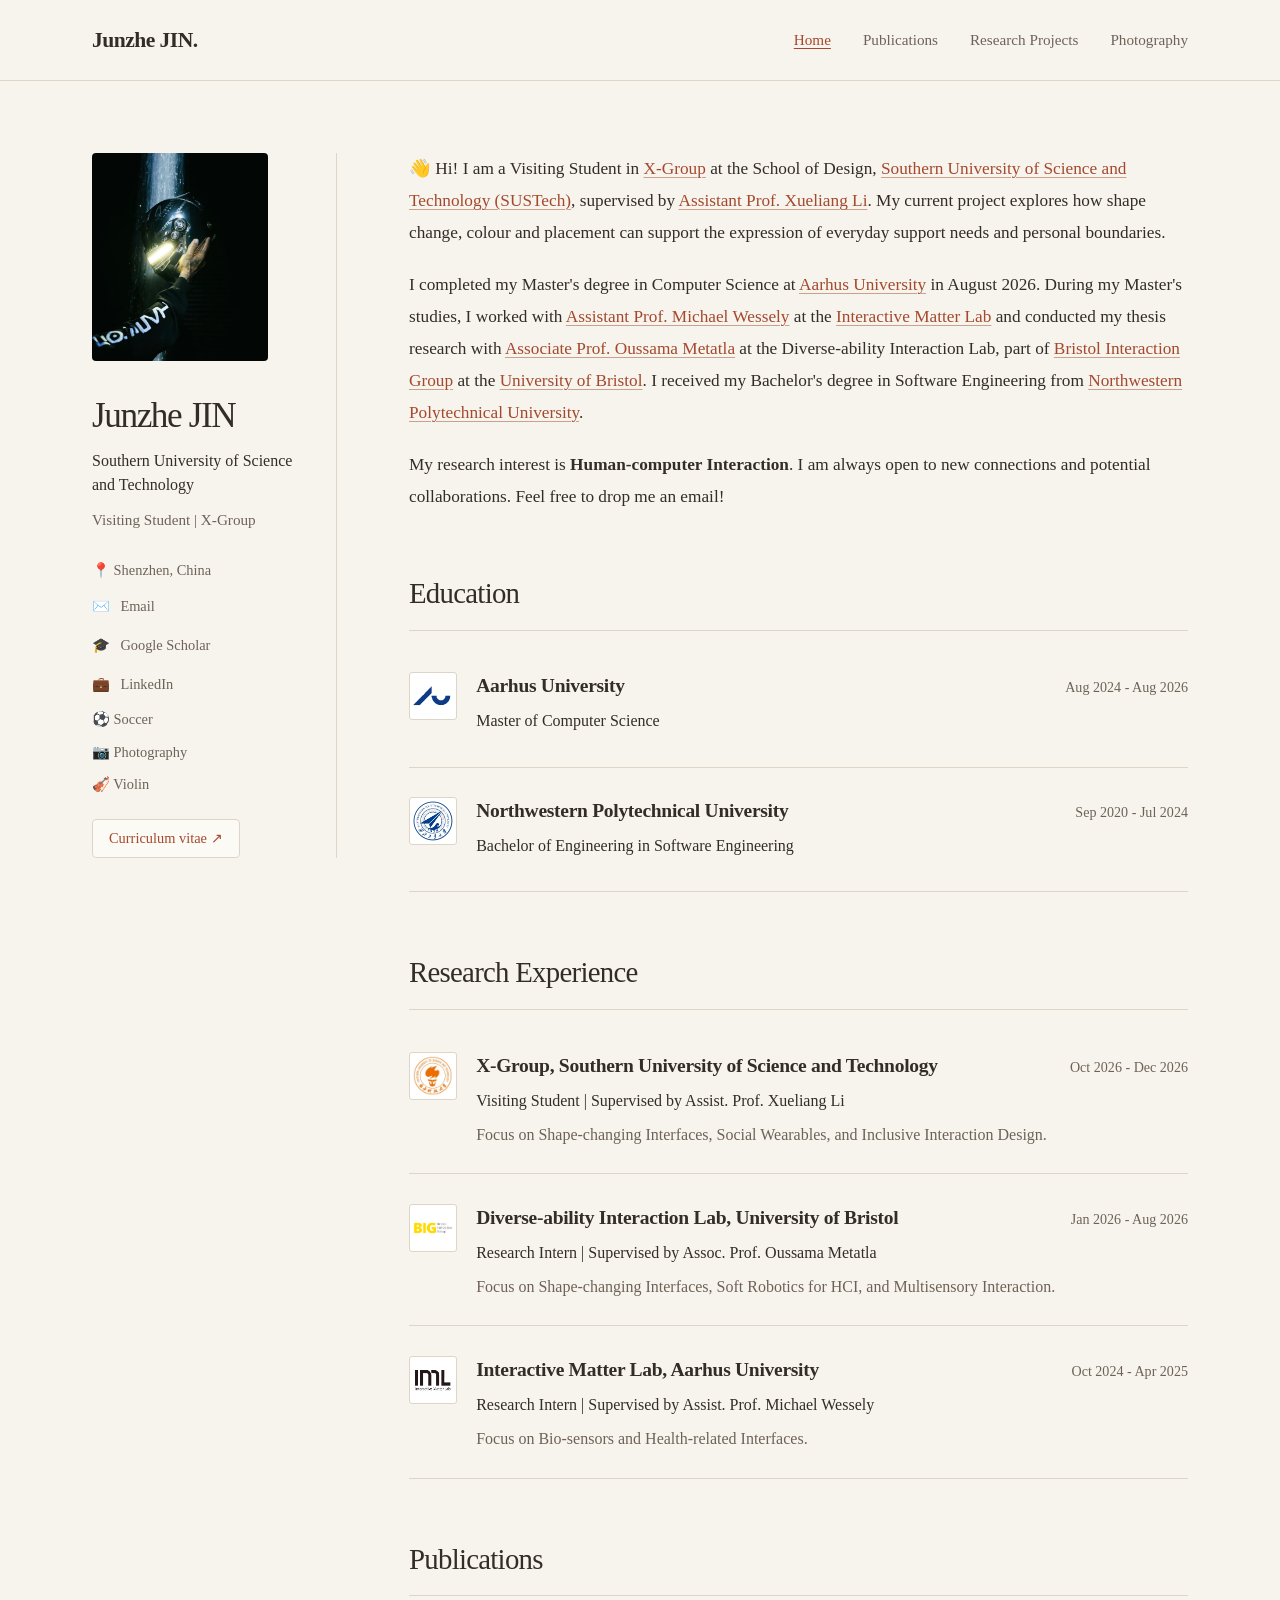
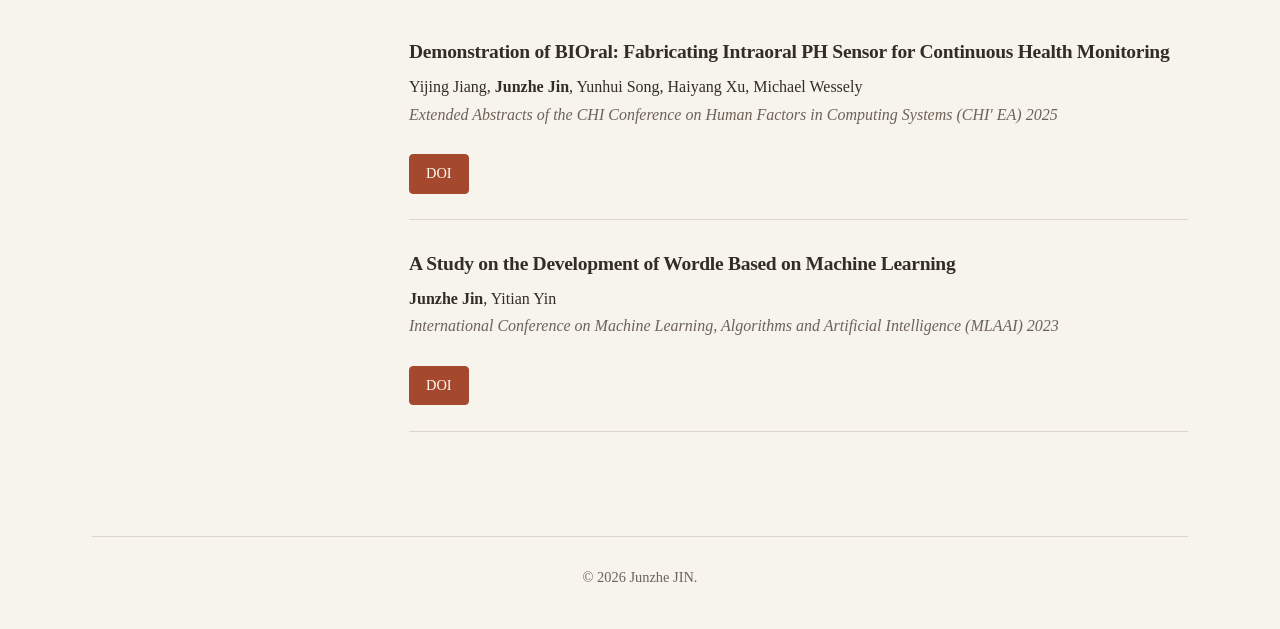
==== commit 0f4a03ed: "Remove introductory tagline and heading from homepage" ====
--- a/index.html
+++ b/index.html
@@ -44,8 +44,6 @@
         <main id="main-content" class="content-area">
             
             <section id="about" class="about-text">
-                <p class="eyebrow">Human–Computer Interaction</p>
-                <h2 class="intro-title">Research, interfaces &amp; everyday life.</h2>
                 <p>
                     👋 Hi! I am a Visiting Student in <a href="https://www.hci-xgroup.com/" target="_blank" rel="noopener noreferrer" class="text-link">X-Group</a> at the School of Design, <a href="https://www.sustech.edu.cn/en/" target="_blank" rel="noopener noreferrer" class="text-link">Southern University of Science and Technology (SUSTech)</a>, supervised by <a href="https://www.hci-xgroup.com/about-us" target="_blank" rel="noopener noreferrer" class="text-link">Assistant Prof. Xueliang Li</a>. My current project explores how shape change, colour and placement can support the expression of everyday support needs and personal boundaries.
                 </p>
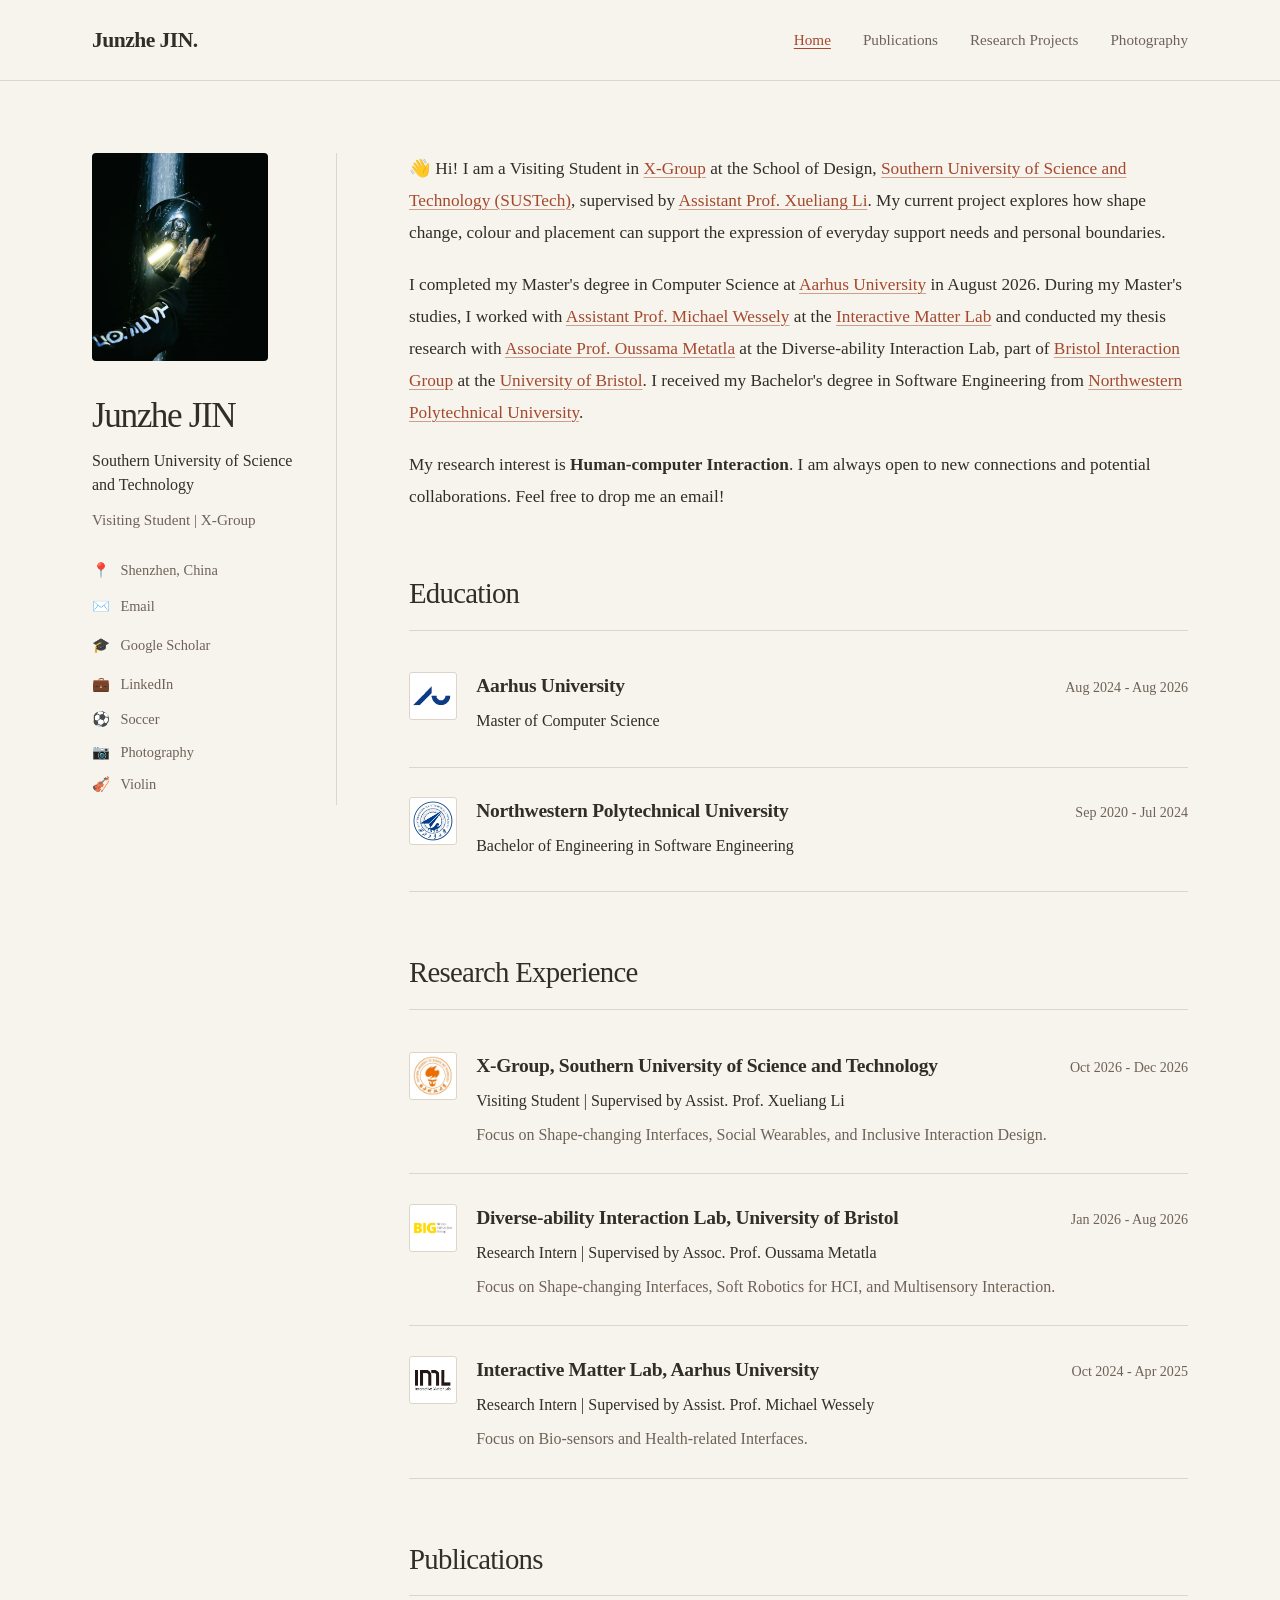
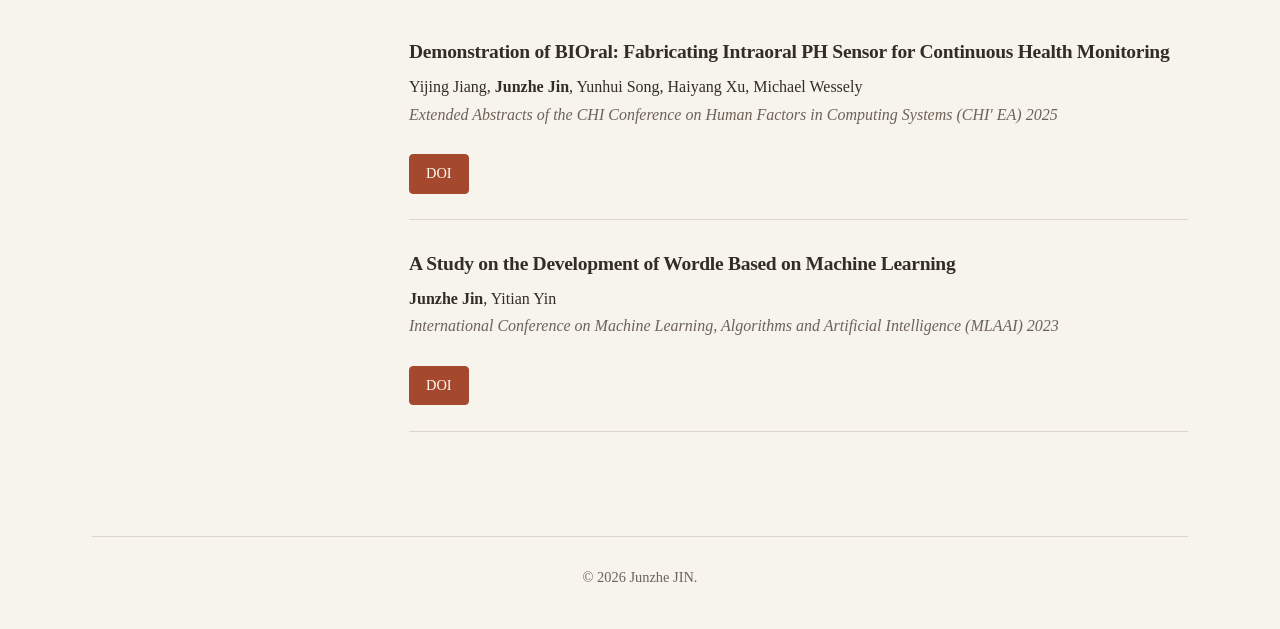
==== commit 6540a2be: "Remove CV link and give sidebar icons dedicated alignment columns" ====
--- a/index.html
+++ b/index.html
@@ -30,15 +30,14 @@
             <p class="sidebar-title">Visiting Student | X-Group</p>
             
             <ul class="sidebar-info">
-                <li>📍 Shenzhen, China</li>
-                <li>✉️ <a href="mailto:jbk20020504@gmail.com">Email</a></li>
-                <li>🎓 <a href="https://scholar.google.com.hk/citations?user=QoTMexYAAAAJ&hl=zh-CN" target="_blank" rel="noopener noreferrer">Google Scholar</a></li>
-                <li>💼 <a href="http://linkedin.com/in/junzhe-jin-3252b0295" target="_blank" rel="noopener noreferrer">LinkedIn</a></li>
-                <li>⚽ Soccer</li>
-                <li>📷 Photography</li>
-                <li>🎻 Violin</li>
+                <li><span class="sidebar-icon" aria-hidden="true">📍</span><span>Shenzhen, China</span></li>
+                <li><span class="sidebar-icon" aria-hidden="true">✉️</span><a href="mailto:jbk20020504@gmail.com">Email</a></li>
+                <li><span class="sidebar-icon" aria-hidden="true">🎓</span><a href="https://scholar.google.com.hk/citations?user=QoTMexYAAAAJ&hl=zh-CN" target="_blank" rel="noopener noreferrer">Google Scholar</a></li>
+                <li><span class="sidebar-icon" aria-hidden="true">💼</span><a href="http://linkedin.com/in/junzhe-jin-3252b0295" target="_blank" rel="noopener noreferrer">LinkedIn</a></li>
+                <li><span class="sidebar-icon" aria-hidden="true">⚽</span><span>Soccer</span></li>
+                <li><span class="sidebar-icon" aria-hidden="true">📷</span><span>Photography</span></li>
+                <li><span class="sidebar-icon" aria-hidden="true">🎻</span><span>Violin</span></li>
             </ul>
-            <a class="btn" href="CV.pdf">Curriculum vitae ↗</a>
         </aside>
 
         <main id="main-content" class="content-area">
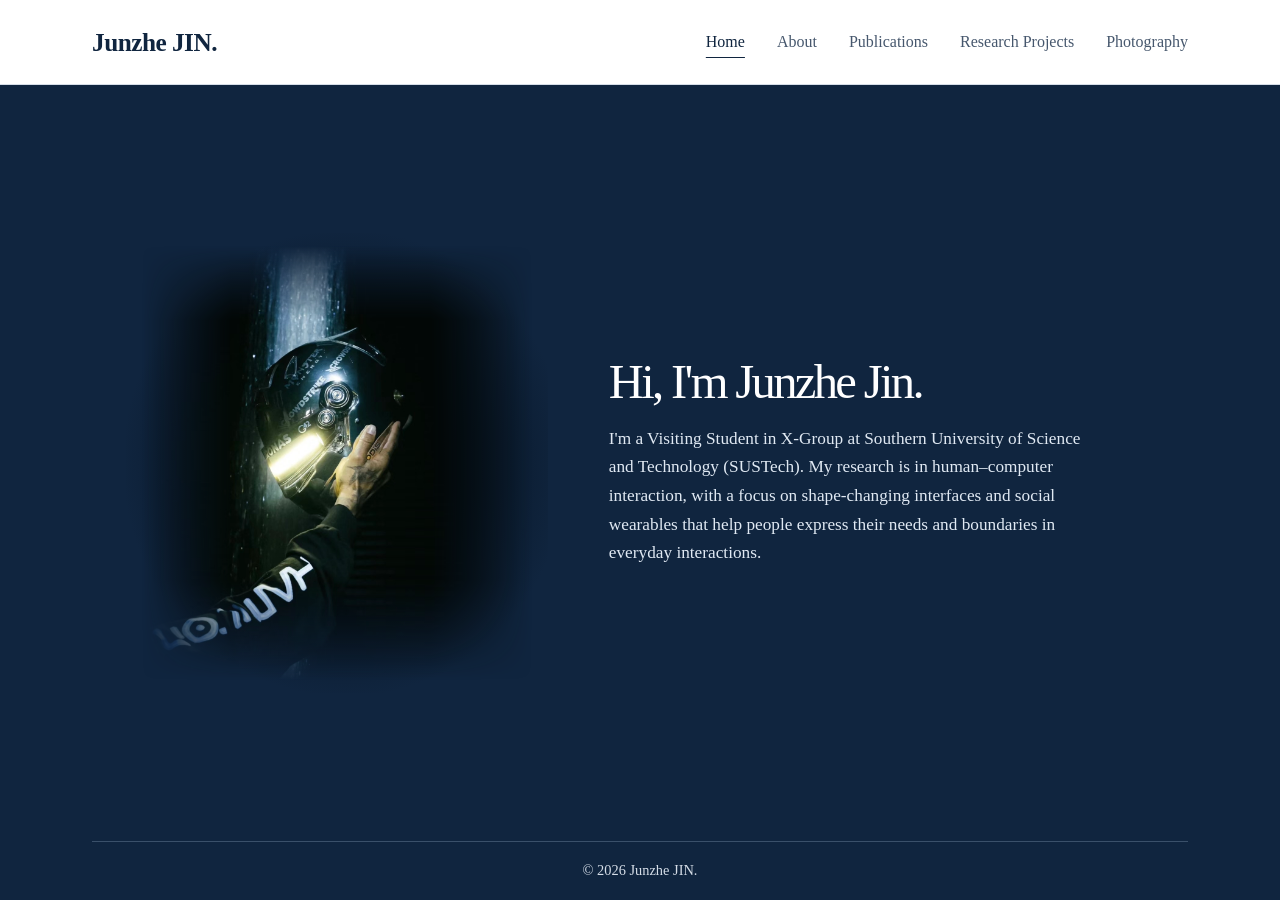
==== commit 7d0c2334: "Redesign academic homepage and add About page" ====
--- a/index.html
+++ b/index.html
@@ -5,8 +5,15 @@
     <meta name="viewport" content="width=device-width, initial-scale=1.0">
     <title>Junzhe JIN</title>
     <link rel="stylesheet" href="style.css">
+    <script>
+        // Keep links to sections on the former homepage working.
+        const aboutSections = ["#about", "#education", "#experience", "#publications"];
+        if (aboutSections.includes(window.location.hash)) {
+            window.location.replace("about.html" + window.location.hash);
+        }
+    </script>
 </head>
-<body>
+<body class="home-page">
     <a class="skip-link" href="#main-content">Skip to content</a>
 
     <nav class="navbar" aria-label="Main navigation">
@@ -14,142 +21,25 @@
             <a href="index.html" class="logo">Junzhe JIN.</a>
             <ul class="nav-links">
                 <li><a href="index.html" aria-current="page">Home</a></li>
-                <li><a href="#publications">Publications</a></li>
+                <li><a href="about.html">About</a></li>
+                <li><a href="about.html#publications">Publications</a></li>
                 <li><a href="projects.html">Research Projects</a></li>
                 <li><a href="photography.html">Photography</a></li>
             </ul>
         </div>
     </nav>
 
-    <div class="main-wrapper">
-        
-        <aside class="sidebar">
-            <img src="profile.jpg" alt="Junzhe JIN" class="sidebar-photo">
-            <h1 class="sidebar-name">Junzhe JIN</h1>
-            <p class="sidebar-affil">Southern University of Science and Technology</p>
-            <p class="sidebar-title">Visiting Student | X-Group</p>
-            
-            <ul class="sidebar-info">
-                <li><span class="sidebar-icon" aria-hidden="true">📍</span><span>Shenzhen, China</span></li>
-                <li><span class="sidebar-icon" aria-hidden="true">✉️</span><a href="mailto:jbk20020504@gmail.com">Email</a></li>
-                <li><span class="sidebar-icon" aria-hidden="true">🎓</span><a href="https://scholar.google.com.hk/citations?user=QoTMexYAAAAJ&hl=zh-CN" target="_blank" rel="noopener noreferrer">Google Scholar</a></li>
-                <li><span class="sidebar-icon" aria-hidden="true">💼</span><a href="http://linkedin.com/in/junzhe-jin-3252b0295" target="_blank" rel="noopener noreferrer">LinkedIn</a></li>
-                <li><span class="sidebar-icon" aria-hidden="true">⚽</span><span>Soccer</span></li>
-                <li><span class="sidebar-icon" aria-hidden="true">📷</span><span>Photography</span></li>
-                <li><span class="sidebar-icon" aria-hidden="true">🎻</span><span>Violin</span></li>
-            </ul>
-        </aside>
-
-        <main id="main-content" class="content-area">
-            
-            <section id="about" class="about-text">
-                <p>
-                    👋 Hi! I am a Visiting Student in <a href="https://www.hci-xgroup.com/" target="_blank" rel="noopener noreferrer" class="text-link">X-Group</a> at the School of Design, <a href="https://www.sustech.edu.cn/en/" target="_blank" rel="noopener noreferrer" class="text-link">Southern University of Science and Technology (SUSTech)</a>, supervised by <a href="https://www.hci-xgroup.com/about-us" target="_blank" rel="noopener noreferrer" class="text-link">Assistant Prof. Xueliang Li</a>. My current project explores how shape change, colour and placement can support the expression of everyday support needs and personal boundaries.
-                </p>
-                <p>
-                    I completed my Master's degree in Computer Science at <a href="https://cs.au.dk/" target="_blank" rel="noopener noreferrer" class="text-link">Aarhus University</a> in August 2026. During my Master's studies, I worked with <a href="https://interactivematterlab.org/profile.html" target="_blank" rel="noopener noreferrer" class="text-link">Assistant Prof. Michael Wessely</a> at the <a href="https://interactivematterlab.org/index.html" target="_blank" rel="noopener noreferrer" class="text-link">Interactive Matter Lab</a> and conducted my thesis research with <a href="https://www.ousmet.com/" target="_blank" rel="noopener noreferrer" class="text-link">Associate Prof. Oussama Metatla</a> at the Diverse-ability Interaction Lab, part of <a href="https://biglab.co.uk/" target="_blank" rel="noopener noreferrer" class="text-link">Bristol Interaction Group</a> at the <a href="https://www.bristol.ac.uk/" target="_blank" rel="noopener noreferrer" class="text-link">University of Bristol</a>. I received my Bachelor's degree in Software Engineering from <a href="https://en.nwpu.edu.cn/" target="_blank" rel="noopener noreferrer" class="text-link">Northwestern Polytechnical University</a>.
-                </p>
-                <p>
-                    My research interest is <strong>Human-computer Interaction</strong>. I am always open to new connections and potential collaborations. Feel free to drop me an email!
-                </p>
+    <main id="main-content" class="home-hero">
+        <div class="home-hero-inner">
+            <div class="home-portrait">
+                <img src="profile.jpg" alt="Junzhe JIN">
+            </div>
+            <section class="home-intro" aria-labelledby="home-title">
+                <h1 id="home-title">Hi, I'm Junzhe Jin.</h1>
+                <p>I'm a Visiting Student in X-Group at Southern University of Science and Technology (SUSTech). My research is in human–computer interaction, with a focus on shape-changing interfaces and social wearables that help people express their needs and boundaries in everyday interactions.</p>
             </section>
-
-            <section id="education">
-                <h2 class="section-title">Education</h2>
-                
-                <div class="card">
-                    <div class="card-layout">
-                        <img src="au.png" alt="Aarhus University" class="entity-logo">
-                        <div class="card-main">
-                            <div class="card-header">
-                                <h3 class="card-title">Aarhus University</h3>
-                                <span class="card-date">Aug 2024 - Aug 2026</span>
-                            </div>
-                            <p class="card-subtitle">Master of Computer Science</p>
-                        </div>
-                    </div>
-                </div>
-
-                <div class="card">
-                    <div class="card-layout">
-                        <img src="nwpu.png" alt="NWPU" class="entity-logo">
-                        <div class="card-main">
-                            <div class="card-header">
-                                <h3 class="card-title">Northwestern Polytechnical University</h3>
-                                <span class="card-date">Sep 2020 - Jul 2024</span>
-                            </div>
-                            <p class="card-subtitle">Bachelor of Engineering in Software Engineering</p>
-                        </div>
-                    </div>
-                </div>
-            </section>
-
-            <section id="experience">
-                <h2 class="section-title">Research Experience</h2>
-
-                <div class="card">
-                    <div class="card-layout">
-                        <img src="sustech.png" alt="Southern University of Science and Technology" class="entity-logo">
-                        <div class="card-main">
-                            <div class="card-header">
-                                <h3 class="card-title">X-Group, Southern University of Science and Technology</h3>
-                                <span class="card-date">Oct 2026 - Dec 2026</span>
-                            </div>
-                            <p class="card-subtitle">Visiting Student | Supervised by Assist. Prof. Xueliang Li</p>
-                            <p class="card-text">Focus on Shape-changing Interfaces, Social Wearables, and Inclusive Interaction Design.</p>
-                        </div>
-                    </div>
-                </div>
-
-                <div class="card">
-                    <div class="card-layout">
-                        <img src="BIG Lab.png" alt="Bristol Lab" class="entity-logo">
-                        <div class="card-main">
-                            <div class="card-header">
-                                <h3 class="card-title">Diverse-ability Interaction Lab, University of Bristol</h3>
-                                <span class="card-date">Jan 2026 - Aug 2026</span>
-                            </div>
-                            <p class="card-subtitle">Research Intern | Supervised by Assoc. Prof. Oussama Metatla</p>
-                            <p class="card-text">Focus on Shape-changing Interfaces, Soft Robotics for HCI, and Multisensory Interaction.</p>
-                        </div>
-                    </div>
-                </div>
-
-                <div class="card">
-                    <div class="card-layout">
-                        <img src="IML.png" alt="Aarhus Lab" class="entity-logo">
-                        <div class="card-main">
-                            <div class="card-header">
-                                <h3 class="card-title">Interactive Matter Lab, Aarhus University</h3>
-                                <span class="card-date">Oct 2024 - Apr 2025</span>
-                            </div>
-                            <p class="card-subtitle">Research Intern | Supervised by Assist. Prof. Michael Wessely</p>
-                            <p class="card-text">Focus on Bio-sensors and Health-related Interfaces.</p>
-                        </div>
-                    </div>
-                </div>
-            </section>
-
-            <section id="publications">
-                <h2 class="section-title">Publications</h2>
-
-                <div class="card">
-                    <h3 class="card-title" style="margin-bottom: 8px;">Demonstration of BIOral: Fabricating Intraoral PH Sensor for Continuous Health Monitoring</h3>
-                    <p class="card-text" style="color: var(--text-main);">Yijing Jiang, <strong>Junzhe Jin</strong>, Yunhui Song, Haiyang Xu, Michael Wessely</p>
-                    <p class="card-text" style="margin-bottom: 12px;"><em>Extended Abstracts of the CHI Conference on Human Factors in Computing Systems (CHI' EA) 2025</em></p>
-                    <a href="https://dl.acm.org/doi/full/10.1145/3706599.3721178" target="_blank" rel="noopener noreferrer" class="btn btn-primary">DOI</a>
-                </div>
-
-                <div class="card">
-                    <h3 class="card-title" style="margin-bottom: 8px;">A Study on the Development of Wordle Based on Machine Learning</h3>
-                    <p class="card-text" style="color: var(--text-main);"><strong>Junzhe Jin</strong>, Yitian Yin</p>
-                    <p class="card-text" style="margin-bottom: 12px;"><em>International Conference on Machine Learning, Algorithms and Artificial Intelligence (MLAAI) 2023</em></p>
-                    <a href="https://ieeexplore.ieee.org/abstract/document/10393779" target="_blank" rel="noopener noreferrer" class="btn btn-primary">DOI</a>
-                </div>
-            </section>
-
-        </main>
-    </div>
+        </div>
+    </main>
 
     <footer>
         <p>&copy; 2026 Junzhe JIN.</p>
--- a/style.css
+++ b/style.css
@@ -1,20 +1,20 @@
 /* A quiet, bookish palette. System serif fonts keep the site self-contained. */
 :root {
     color-scheme: light;
-    --bg-color: #f7f4ed;
-    --card-bg: #fcfaf5;
-    --text-main: #332d28;
-    --text-secondary: #6e6258;
-    --accent: #a4492e;
-    --accent-hover: #7e321f;
-    --border-color: #ded5c8;
+    --bg-color: #ffffff;
+    --card-bg: #f7f9fc;
+    --text-main: #142740;
+    --text-secondary: #46576d;
+    --accent: #244b76;
+    --accent-hover: #10253f;
+    --border-color: #d5dde7;
     --serif: Charter, 'Bitstream Charter', 'Iowan Old Style', 'Palatino Linotype', Palatino, Georgia, 'Noto Serif CJK SC', 'Songti SC', serif;
 }
 * { margin: 0; padding: 0; box-sizing: border-box; }
 html { scroll-behavior: smooth; scroll-padding-top: 7rem; }
 body { font-family: var(--serif); background: var(--bg-color); color: var(--text-main); font-size: 17px; line-height: 1.7; -webkit-font-smoothing: antialiased; }
-::selection { background: #ead2bd; color: #332d28; }
-a { color: var(--accent); text-underline-offset: .2em; }
+::selection { background: #dce7f3; color: #142740; }
+a { color: var(--accent); text-decoration: none; }
 a:hover { color: var(--accent-hover); }
 a:focus-visible { outline: 2px solid var(--accent); outline-offset: 5px; border-radius: 2px; }
 img { max-width: 100%; }
@@ -26,7 +26,7 @@
 .logo { font-size: 1.35rem; font-weight: 600; text-decoration: none; color: var(--text-main); white-space: nowrap; letter-spacing: -.025em; }
 .nav-links { list-style: none; display: flex; flex-wrap: wrap; gap: .5rem 2rem; align-items: center; }
 .nav-links a { display: inline-block; padding: .4rem 0; font-size: .95rem; text-decoration: none; color: var(--text-secondary); }
-.nav-links a:hover, .nav-links a[aria-current] { color: var(--accent); text-decoration: underline; text-decoration-thickness: 1px; }
+.nav-links a:hover, .nav-links a[aria-current] { color: var(--accent); text-decoration: none; text-decoration-thickness: 1px; }
 .main-wrapper { max-width: 1160px; margin: auto; padding: 4.5rem 2rem 3rem; display: flex; align-items: flex-start; gap: 4.5rem; }
 .container { max-width: 1040px; margin: auto; padding: 4.5rem 2rem 3rem; }
 .project-detail { max-width: 820px; }
@@ -36,14 +36,15 @@
 .sidebar-affil { font-size: 1rem; line-height: 1.5; margin-bottom: .6rem; }
 .sidebar-title { font-size: .95rem; color: var(--text-secondary); margin-bottom: 1.6rem; }
 .sidebar-info { list-style: none; }
-.sidebar-info li { margin-bottom: .5rem; font-size: .9rem; display: flex; align-items: center; gap: .65rem; color: var(--text-secondary); }
+.sidebar-info li { margin-bottom: .5rem; min-height: 2rem; font-size: .9rem; display: grid; grid-template-columns: 1.25rem minmax(0, 1fr); align-items: center; column-gap: .65rem; color: var(--text-secondary); }
+.sidebar-icon { width: 1.25rem; text-align: center; line-height: 1; }
 .sidebar-info a { color: var(--text-secondary); text-decoration: none; padding: .2rem 0; }
-.sidebar-info a:hover { color: var(--accent); text-decoration: underline; }
+.sidebar-info a:hover { color: var(--accent); text-decoration: none; }
 .content-area, .card-main { flex: 1; min-width: 0; }
 .eyebrow { color: var(--accent); font-size: .8rem; letter-spacing: .13em; text-transform: uppercase; margin-bottom: 1rem; }
 .intro-title { font-size: clamp(2rem, 4vw, 3rem); font-weight: 500; letter-spacing: -.035em; line-height: 1.15; margin-bottom: 1.75rem; }
 .about-text p { text-align: left; margin-bottom: 1.25rem; font-size: 1.08rem; line-height: 1.85; overflow-wrap: break-word; }
-.text-link { color: var(--accent); text-decoration: underline; text-decoration-color: #c9a18d; text-decoration-thickness: 1px; }
+.text-link { color: var(--accent); text-decoration: none; text-decoration-color: #7890aa; text-decoration-thickness: 1px; }
 .text-link:hover { color: var(--accent-hover); text-decoration-color: currentColor; }
 .hero-title { font-size: clamp(2.5rem, 5vw, 3.6rem); font-weight: 500; letter-spacing: -.04em; line-height: 1.12; text-wrap: balance; }
 .hero-desc { font-size: 1.15rem; color: var(--text-secondary); line-height: 1.7; }
@@ -58,20 +59,20 @@
 .card-date { font-size: .88rem; color: var(--text-secondary); }
 .card-text { font-size: 1rem; color: var(--text-secondary); line-height: 1.7; }
 .btn { display: inline-block; padding: .45rem 1rem; margin: .9rem .4rem 0 0; border: 1px solid var(--border-color); border-radius: 4px; background: var(--card-bg); color: var(--accent); text-decoration: none; font-size: .9rem; line-height: 1.6; }
-.btn:hover { border-color: var(--accent); background: #eee5d9; }
-.btn-primary { background: var(--accent); border-color: var(--accent); color: #fffaf3; }
-.btn-primary:hover { background: var(--accent-hover); color: #fffaf3; }
+.btn:hover { border-color: var(--accent); background: #eaf0f7; }
+.btn-primary { background: var(--accent); border-color: var(--accent); color: #ffffff; }
+.btn-primary:hover { background: var(--accent-hover); color: #ffffff; }
 .project-grid { display: grid; grid-template-columns: repeat(2, minmax(0, 1fr)); gap: 2.5rem 2rem; }
 .project-card { background: var(--card-bg); border: 1px solid var(--border-color); border-radius: 5px; overflow: hidden; display: flex; flex-direction: column; }
-.project-img { width: 100%; height: 240px; object-fit: contain; background: #eee8de; border-bottom: 1px solid var(--border-color); }
+.project-img { width: 100%; height: 240px; object-fit: contain; background: #eef2f7; border-bottom: 1px solid var(--border-color); }
 .project-content { padding: 1.6rem; display: flex; flex-direction: column; flex: 1; }
 .project-content .card-title { font-size: 1.45rem; }
-.gray-link { color: var(--accent); text-decoration: underline; text-decoration-thickness: 1px; font-size: .95rem; padding: .65rem .25rem; display: inline-block; }
+.gray-link { color: var(--accent); text-decoration: none; text-decoration-thickness: 1px; font-size: .95rem; padding: .65rem .25rem; display: inline-block; }
 .photo-grid { column-count: 3; column-gap: 1.5rem; margin-top: 2rem; }
 .photo-item { overflow: hidden; margin-bottom: 1.5rem; break-inside: avoid; display: inline-block; width: 100%; border-radius: 3px; }
 .photo-item img { width: 100%; height: auto; display: block; }
 .project-detail > img { border: 1px solid var(--border-color); }
-.note { margin-top: 3rem; padding: 1.5rem; background: #eee6da; border-left: 3px solid var(--accent); border-radius: 3px; }
+.note { margin-top: 3rem; padding: 1.5rem; background: #eef2f7; border-left: 3px solid var(--accent); border-radius: 3px; }
 .note p { margin: 0; }
 footer { max-width: 1096px; margin: 3rem auto 0; border-top: 1px solid var(--border-color); padding: 1.75rem 2rem 2.5rem; color: var(--text-secondary); font-size: .9rem; text-align: center; }
 @media (max-width: 900px) {
@@ -108,3 +109,139 @@
     .photo-grid { column-count: 1; }
 }
 @media (prefers-reduced-motion: reduce) { html { scroll-behavior: auto; } }
+
+.navbar { background: #10253f; border-bottom: 1px solid #274260; }
+.nav-container { min-height: 84px; }
+.navbar .logo { color: #fff; font-size: 1.58rem; letter-spacing: -.02em; }
+.nav-links a { color: #e0e9f3; font-size: 1rem; }
+.nav-links a:hover, .nav-links a[aria-current] { color: #fff; }
+.navbar a:focus-visible { outline-color: #fff; }
+.sidebar-name { color: #10253f; font-size: 2.45rem; }
+.sidebar-photo { display: block; }
+.about-text p { line-height: 1.78; }
+.section-title { color: #10253f; border-bottom-color: #a6b7ca; font-size: 2rem; }
+.card-title { color: #10253f; }
+.card-layout { gap: 1.4rem; align-items: center; }
+.entity-logo {
+    width: 100px;
+    height: 70px;
+    flex: 0 0 100px;
+    padding: 0;
+    border: 0;
+    border-radius: 0;
+    background: transparent;
+}
+@media (max-width: 700px) {
+    .nav-links a { font-size: .88rem; }
+    .sidebar-name { font-size: 2rem; }
+    .card-layout { gap: .85rem; }
+    .entity-logo { width: 70px; height: 54px; flex-basis: 70px; }
+}
+
+.about-page a,
+.about-page a:hover,
+.about-page a:focus-visible {
+    font-weight: 700;
+    text-decoration: none;
+}
+
+.home-page {
+    --home-navy: #10253f;
+    min-height: 100svh;
+    display: flex;
+    flex-direction: column;
+    background: var(--home-navy);
+}
+.home-page .navbar {
+    background: #fff;
+    border-bottom-color: #d5dde7;
+}
+.home-page .navbar .logo,
+.home-page .nav-links a[aria-current] { color: #10253f; }
+.home-page .nav-links a { color: #46576d; }
+.home-page .nav-links a:hover { color: #10253f; }
+.home-page .nav-links a:hover,
+.home-page .nav-links a[aria-current] { text-decoration: underline; text-underline-offset: .65rem; }
+.home-page .navbar a:focus-visible { outline-color: #244b76; }
+.home-hero { flex: 1; display: flex; align-items: center; color: #fff; }
+.home-hero-inner {
+    position: relative;
+    isolation: isolate;
+    display: grid;
+    grid-template-columns: minmax(0, 390px) minmax(0, 1fr);
+    align-items: center;
+    gap: clamp(2rem, 6vw, 5.5rem);
+    max-width: 1060px;
+    width: 100%;
+    margin: 0 auto;
+    padding: 3.25rem 2rem;
+}
+.home-intro { position: relative; z-index: 1; }
+.home-intro h1 {
+    font-size: clamp(2.2rem, 3.8vw, 3.45rem);
+    line-height: 1.01;
+    letter-spacing: -.055em;
+    font-weight: 500;
+    margin-bottom: 1.1rem;
+}
+.home-intro p {
+    color: #e0e9f3;
+    font-size: clamp(1rem, 1.35vw, 1.13rem);
+    line-height: 1.66;
+    max-width: 475px;
+}
+.home-portrait {
+    position: relative;
+    width: 100%;
+}
+.home-portrait::before {
+    content: "";
+    position: absolute;
+    inset: -3% -4%;
+    background: radial-gradient(ellipse at 52% 50%, #06121f 23%, #0a1a2d 45%, transparent 72%);
+}
+.home-portrait img {
+    position: relative;
+    width: 100%;
+    display: block;
+    mask-image: linear-gradient(to right, transparent, #000 23%, #000 74%, transparent),
+        linear-gradient(to bottom, transparent, #000 17%, #000 77%, transparent);
+    mask-composite: intersect;
+}
+.home-page footer {
+    width: calc(100% - 4rem);
+    margin: 0 auto;
+    border-top-color: #3a506a;
+    padding: 1rem 0 1.1rem;
+    color: #d5dde7;
+}
+@media (max-width: 700px) {
+    .home-hero-inner { grid-template-columns: 1fr; gap: 1.2rem; padding: 2.6rem 1.25rem 1.5rem; }
+    .home-intro h1 { font-size: clamp(2rem, 8vw, 2.6rem); }
+    .home-portrait { width: min(100%, 18rem); margin: 0 auto; }
+    .home-page footer { width: calc(100% - 2.5rem); }
+}
+
+.about-page #experience .card-main { container-type: inline-size; }
+.about-page #experience .card-header { display: block; }
+.about-page #experience .card-title {
+    font-size: min(1.15rem, 3.42cqi);
+    font-weight: 700;
+    white-space: nowrap;
+}
+.about-page #experience .card-date { display: block; margin-top: .2rem; }
+@media (max-width: 1023px) {
+    .about-page #experience .card-layout {
+        display: grid;
+        grid-template-columns: auto minmax(0, 1fr);
+        align-items: start;
+        row-gap: .4rem;
+        container-type: inline-size;
+    }
+    .about-page #experience .card-main { display: contents; }
+    .about-page #experience .card-header { grid-area: 1 / 1 / 2 / -1; }
+    .about-page #experience .entity-logo { grid-area: 2 / 1 / 4 / 2; }
+    .about-page #experience .card-subtitle,
+    .about-page #experience .card-text { grid-column: 2; }
+    .about-page #experience .card-subtitle { margin-bottom: 0; }
+}
